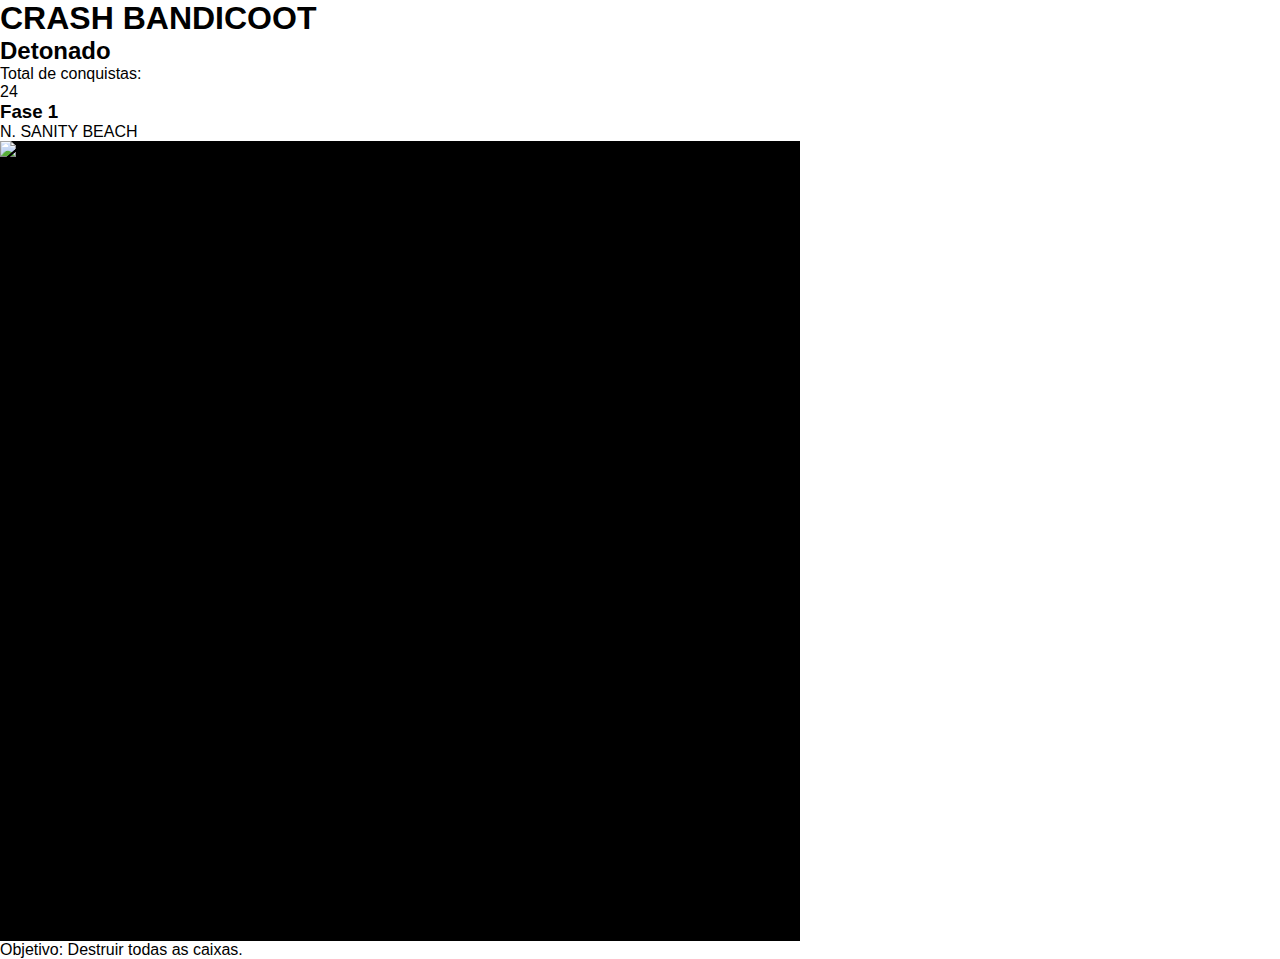
==== C1.html @ baf634a7 "Criei pagina detonado Crash 1" ====
<!DOCTYPE html>
<html lang="en">
<head>
    <meta charset="UTF-8">
    <meta name="viewport" content="width=device-width, initial-scale=1.0">
    <title>Platina Crash Bandicoot</title>
    <link rel="stylesheet" href="estilos/style.css">

</head>
<body>
    <header>
        <h1>CRASH BANDICOOT</h1>
        <h2>Detonado</h2>
    </header>

    <main>
        <p>Total de conquistas:</p>
        <p>24</p>

        <section class="primeira-fase">
            <h3>Fase 1</h3>
            <p>N. SANITY BEACH</p>
            <section class="imagem">
                <img src="" alt="Imagem da primeira fase">
            </section>
            <p>Objetivo: Destruir todas as caixas.</p>
            
        </section>
    </main>
</body>
</html>
---- estilos/style.css ----
@charset "UTF-08";

/* 
    VERSÃO MOBILE

    CORES
        #3D21C7
        #2800F0
        #46359E
        #413870
        #322E45
        #33313B
*/

*{
    font-family: Arial, Helvetica, sans-serif;
    margin: 0px;
    padding: 0px;
}

header menu iframe{
    width: 150px;
    height: 180px;
}

header menu ul li{
    list-style-type: none;
}


header menu ul li a{
    display: block;
    text-decoration: none;
}

#um{
    background: url(../imagens/crash-bandicoot-1-2.jpg) center center /cover;
}

#dois{
    background: url(../imagens/Sem\ Título-2.png) center center /cover;
}

#tres{
    background: url(../imagens/Crash_Bandicoot_3_capa.png) center center /cover;
}

.imagem{ 
    width: 150px;
    height: 180px;
}

section.imagem{
    width: 800px;
    height: 800px;
    background-color: black;
}
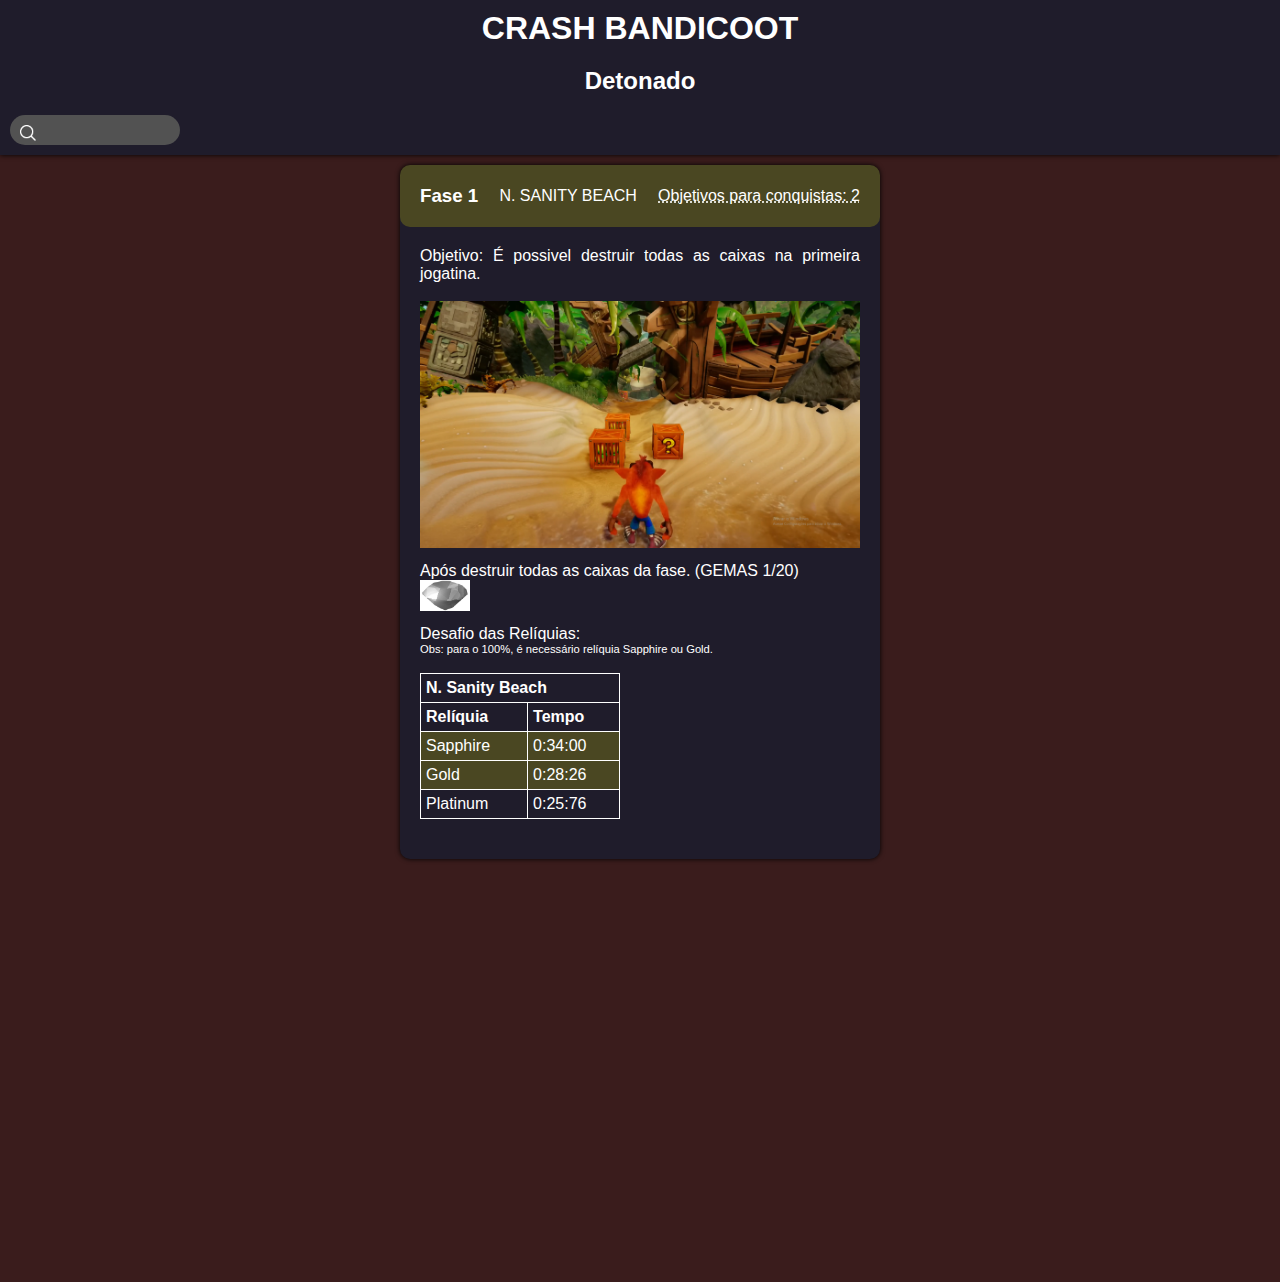
==== commit de19b690: "Adicionei Primeira fase do PRIMEIRO CRASH" ====
--- a/C1.html
+++ b/C1.html
@@ -4,26 +4,68 @@
     <meta charset="UTF-8">
     <meta name="viewport" content="width=device-width, initial-scale=1.0">
     <title>Platina Crash Bandicoot</title>
-    <link rel="stylesheet" href="estilos/style.css">
+    <link rel="stylesheet" href="estilos/c1_style.css">
+    <link rel="shortcut icon" href="imagens/icons8-bater-bandicoot-96.png" type="image/x-icon">
 
 </head>
 <body>
-    <header>
+    <div class="header">
         <h1>CRASH BANDICOOT</h1>
         <h2>Detonado</h2>
-    </header>
+        <div class="header_nav">
+            <nav class="header__pesquisar">
+                <label for="ipesquisar">
+                    <img src="imagens/search.png" alt="">
+                </label>
+                <input type="search" name="pesquisar" id="ipesquisar">
+            </nav>
+        </div>
+    </div>
 
     <main>
-        <p>Total de conquistas:</p>
-        <p>24</p>
+        <section class="main_conteudo">
+            <div class="header_conteudo">
+                <h3>Fase 1</h3>
+                <p>N. SANITY BEACH</p>
+                <p><abbr title="Gema Cinza (1) - Relíquia do Tempo">Objetivos para conquistas: 2</abbr></p>
+            </div>
 
-        <section class="primeira-fase">
-            <h3>Fase 1</h3>
-            <p>N. SANITY BEACH</p>
-            <section class="imagem">
-                <img src="" alt="Imagem da primeira fase">
+            <section class="conteudo_fase">
+                <p>Objetivo: É possivel destruir todas as caixas na primeira jogatina.</p><br>
+                <img src="imagens/N. SANITY BEACH.png" alt="" class="imagem">
+                <p>Após destruir todas as caixas da fase. (GEMAS 1/20)</p>
+                <img src="imagens/gem.jpg" alt="" class="gema">
+
+                <p>Desafio das Relíquias:</p>
+                <p style="font-size: 0.7em;">Obs: para o 100%, é necessário relíquia Sapphire ou Gold.</p><br>
+                
+                <table>
+                    <thead>
+                        <tr>
+                            <th colspan="2">N. Sanity Beach</th>
+                        </tr>
+                        <tr>
+                            <th>Relíquia</th>
+                            <th>Tempo</th>
+                        </tr>
+                    </thead>
+                    <tbody>
+                        <tr>
+                            <td class="reliquia">Sapphire</td>
+                            <td class="reliquia">0:34:00</td>
+                        </tr>
+                        <tr>
+                            <td class="reliquia">Gold</td>
+                            <td class="reliquia">0:28:26</td>
+                        </tr>
+                        <tr>
+                            <td>Platinum</td>
+                            <td>0:25:76</td>
+                        </tr>
+                    </tbody>
+                </table>
             </section>
-            <p>Objetivo: Destruir todas as caixas.</p>
+
             
         </section>
     </main>
--- a/estilos/c1_style.css
+++ b/estilos/c1_style.css
@@ -0,0 +1,110 @@
+@charset "UTF-08";
+
+::-webkit-scrollbar{
+    width: 0px;
+    height: 0px;
+}
+
+*{
+    font-family: Arial, Helvetica, sans-serif;
+    margin: 0px;
+    padding: 0px;
+}
+
+body{
+    width: 100vw;
+    height: 80.1rem;
+    background-color: rgb(58, 28, 28);
+}
+
+.header{
+    background-color: #1f1c2b;
+    width: 100vw;
+    min-height: 9.1rem;
+    box-shadow: 0px 0px 5px black;
+}
+
+.header h1, h2{
+    color: white;
+    text-align: center;
+    padding: 10px;
+}
+
+.header_nav{
+
+    padding: 10px;
+    margin-right: 20px;
+}
+
+.header_nav img{
+    height: 16px;
+    width: 16px;
+    padding-top: 10px;
+}
+
+.header_nav input{
+    color: white;
+    width: 130px;
+    font-size: 1em;
+    margin-left: 10px;
+    background: transparent;
+    border: none;
+    outline: none;
+    
+}
+
+.header__pesquisar{
+    display: flex;
+    align-items: center;
+    background-color: rgb(82, 82, 82);
+    border-radius: 300px;
+    padding: 0px 10px;
+    width: 150px;
+}
+
+.main_conteudo{
+    color: white;
+    background-color: #1f1c2b;
+    width: 480px;
+    margin: auto;
+    margin-top: 10px;
+    padding-bottom: 20px;
+    border-radius: 10px;
+    box-shadow: 0px 0px 5px black;
+}
+
+.header_conteudo{
+    display: flex;
+    justify-content: space-between;
+    align-items: center;
+    background-color: rgba(255, 255, 0, 0.192);
+    border-radius: 10px;
+    padding: 20px;
+}
+
+.conteudo_fase{
+    text-align: justify;
+    padding-top: 20px;
+    padding: 20px;
+}
+
+.conteudo_fase img{
+    width: 440px;
+    margin-bottom: 10px;
+}
+
+.conteudo_fase .gema{
+    width: 50px;
+}
+
+table{
+    width: 200px;
+    border-collapse: collapse;
+}
+table td,th{
+    border: 1px solid white;
+    padding: 5px;
+}
+table .reliquia{
+    background-color: rgba(255, 255, 0, 0.192);
+}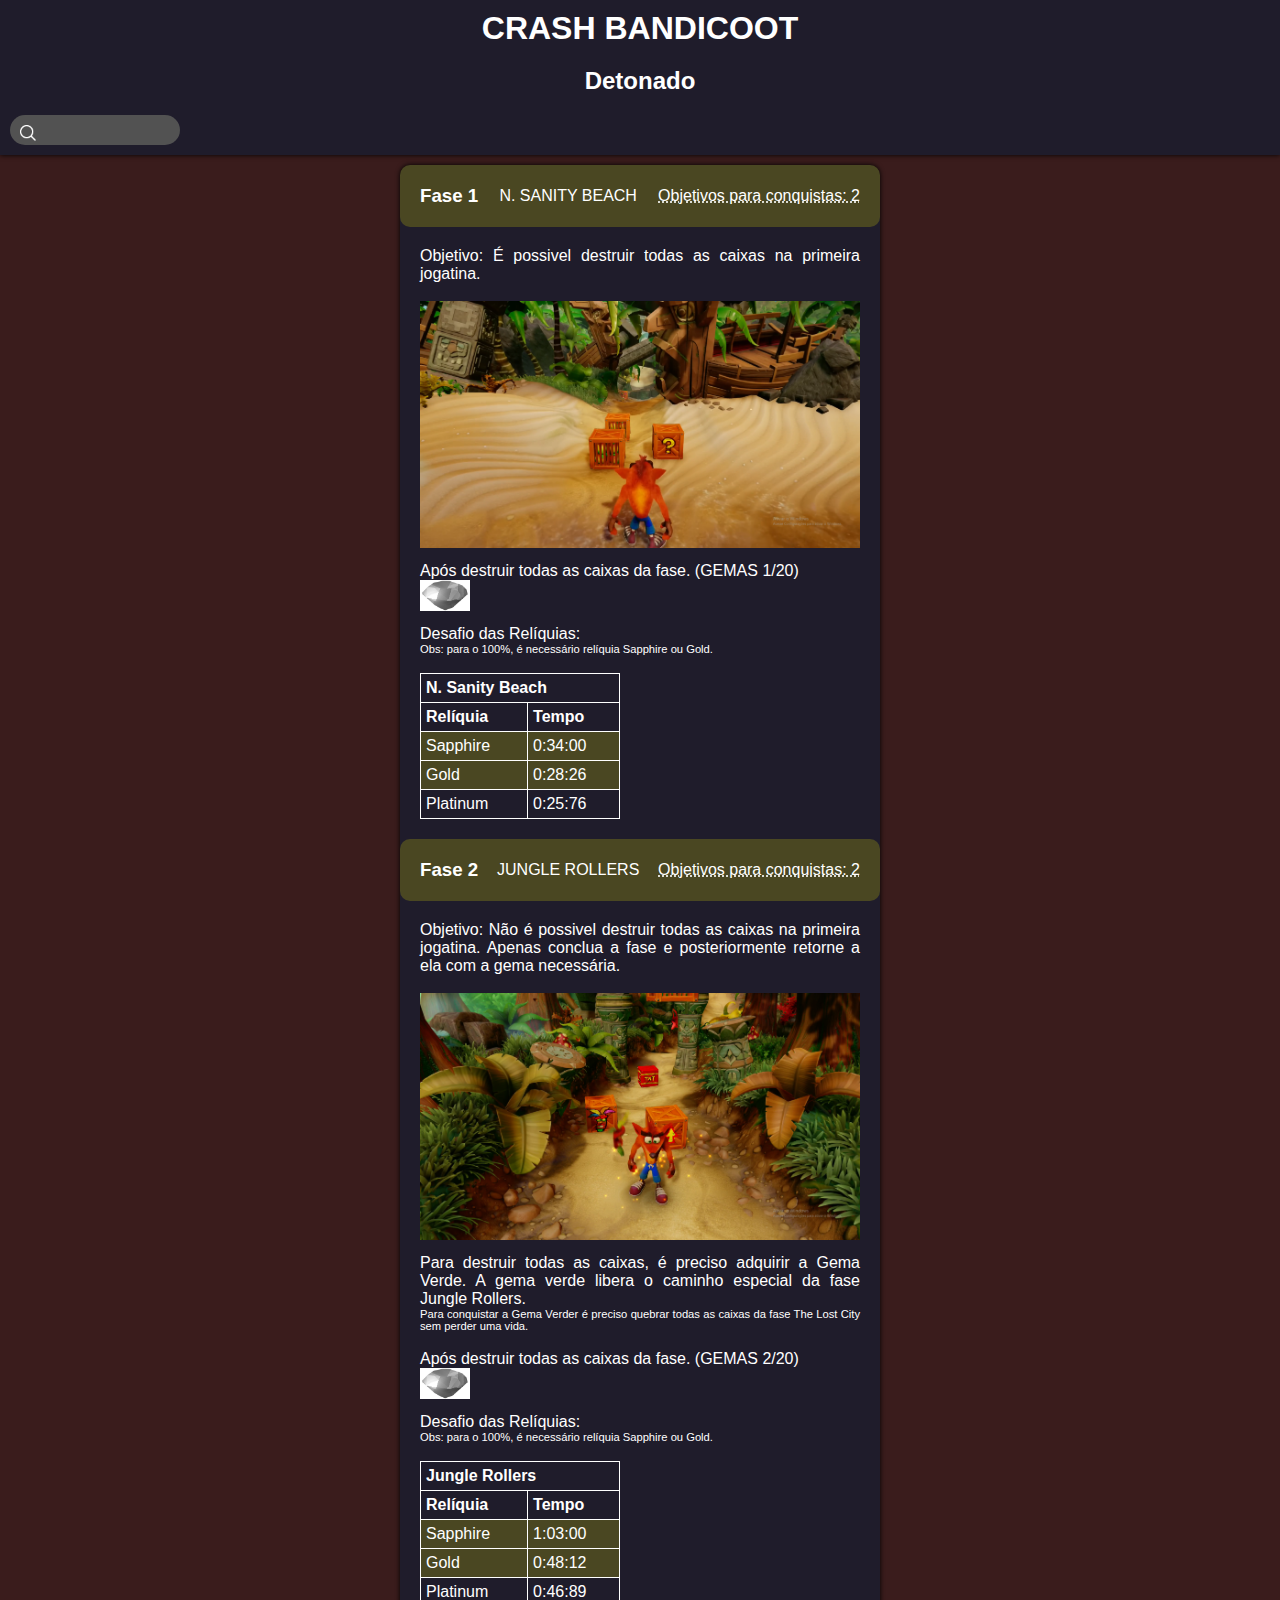
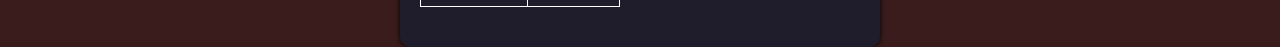
==== commit 627870f7: "Adicionei segunda fase Crash Bandicoot" ====
--- a/C1.html
+++ b/C1.html
@@ -32,7 +32,7 @@
 
             <section class="conteudo_fase">
                 <p>Objetivo: É possivel destruir todas as caixas na primeira jogatina.</p><br>
-                <img src="imagens/N. SANITY BEACH.png" alt="" class="imagem">
+                <img src="imagens/fases/N. SANITY BEACH.png" alt="" class="imagem">
                 <p>Após destruir todas as caixas da fase. (GEMAS 1/20)</p>
                 <img src="imagens/gem.jpg" alt="" class="gema">
 
@@ -66,6 +66,50 @@
                 </table>
             </section>
 
+            <div class="header_conteudo">
+                <h3>Fase 2</h3>
+                <p>JUNGLE ROLLERS</p>
+                <p><abbr title="Gema Cinza (1) - Relíquia do Tempo">Objetivos para conquistas: 2</abbr></p>
+            </div>
+
+            <section class="conteudo_fase">
+                <p>Objetivo: Não é possivel destruir todas as caixas na primeira jogatina. Apenas conclua a fase e posteriormente retorne a ela com a gema necessária.</p><br>
+                <img src="imagens/fases/jungle-rollers.png" alt="" class="imagem">
+                <p>Para destruir todas as caixas, é preciso adquirir a Gema Verde. A gema verde libera o caminho especial da fase Jungle Rollers.</p>
+                <p style="font-size: 0.7em;">Para conquistar a Gema Verder é preciso quebrar todas as caixas da fase The Lost City sem perder uma vida.</p><br>
+                <p>Após destruir todas as caixas da fase. (GEMAS 2/20)</p>
+                <img src="imagens/gem.jpg" alt="" class="gema">
+
+                <p>Desafio das Relíquias:</p>
+                <p style="font-size: 0.7em;">Obs: para o 100%, é necessário relíquia Sapphire ou Gold.</p><br>
+                
+                <table>
+                    <thead>
+                        <tr>
+                            <th colspan="2">Jungle Rollers</th>
+                        </tr>
+                        <tr>
+                            <th>Relíquia</th>
+                            <th>Tempo</th>
+                        </tr>
+                    </thead>
+                    <tbody>
+                        <tr>
+                            <td class="reliquia">Sapphire</td>
+                            <td class="reliquia">1:03:00</td>
+                        </tr>
+                        <tr>
+                            <td class="reliquia">Gold</td>
+                            <td class="reliquia">0:48:12</td>
+                        </tr>
+                        <tr>
+                            <td>Platinum</td>
+                            <td>0:46:89</td>
+                        </tr>
+                    </tbody>
+                </table>
+            </section>
+
             
         </section>
     </main>
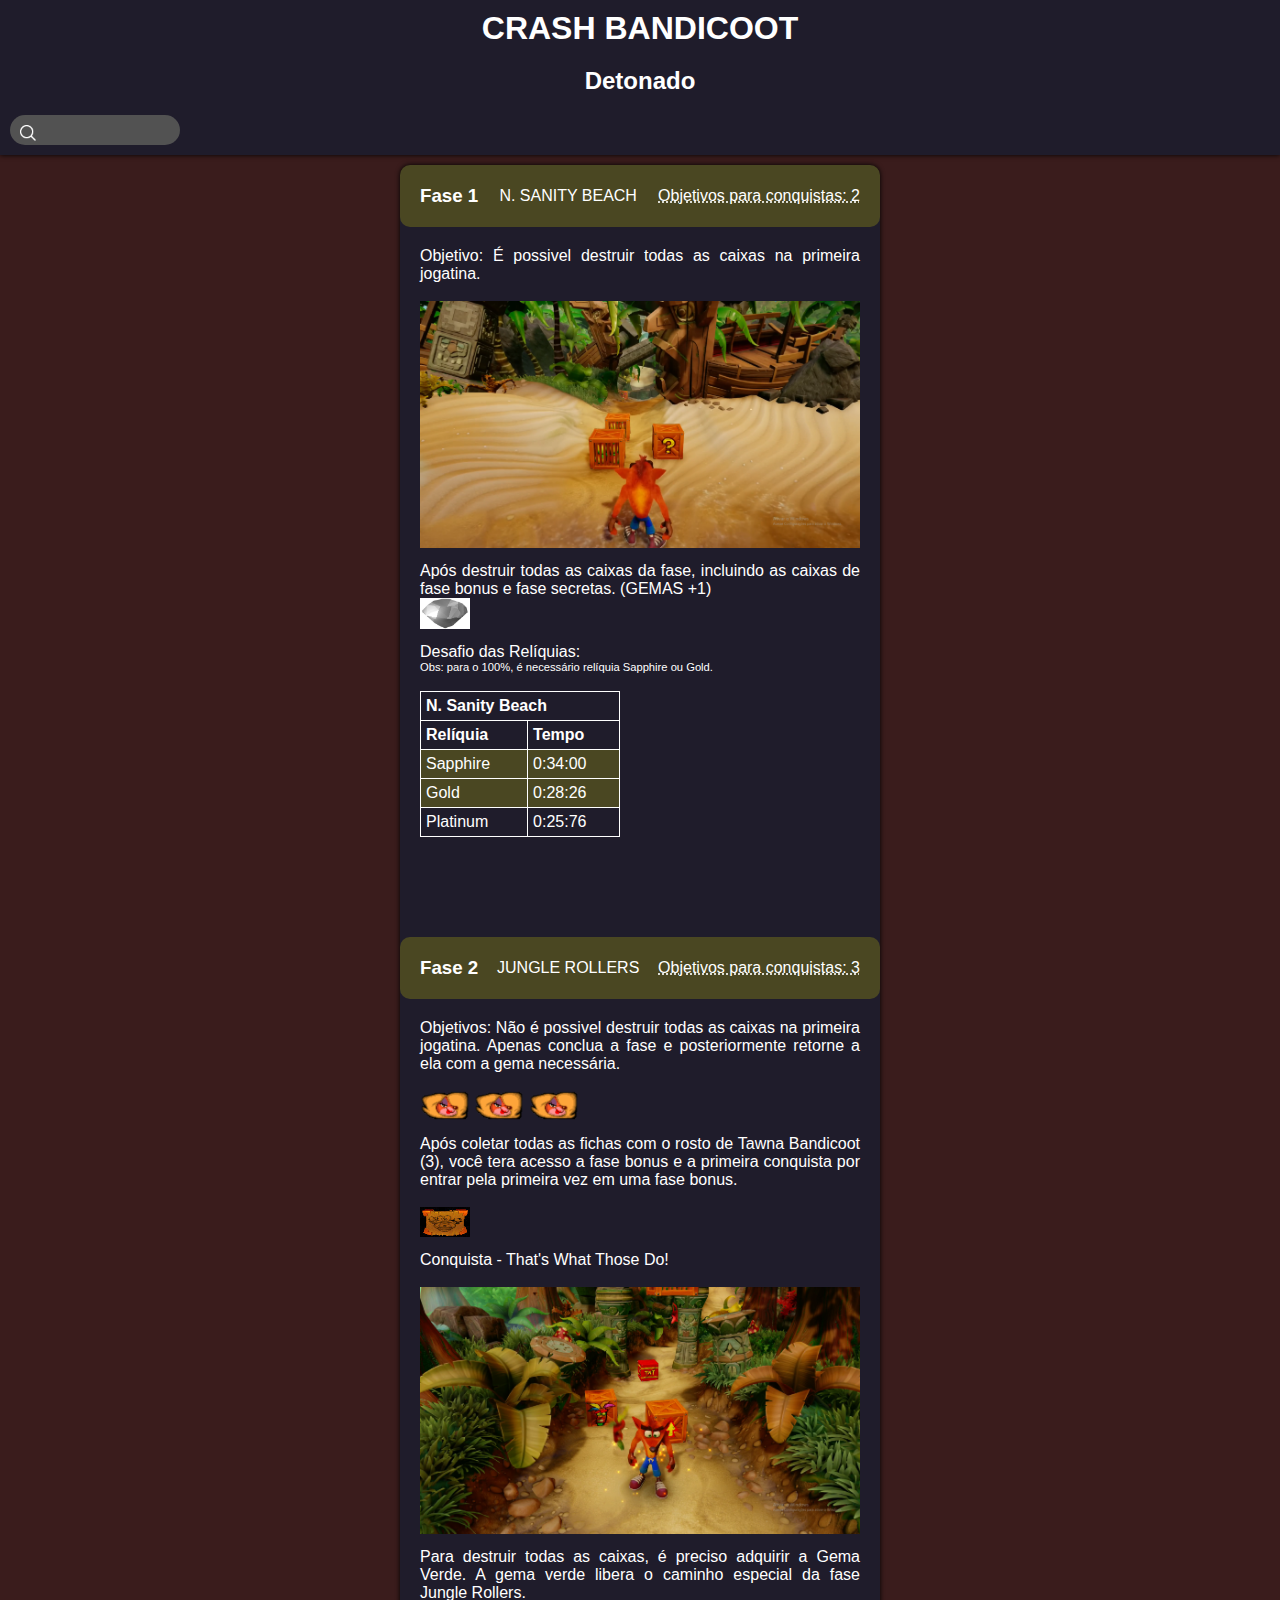
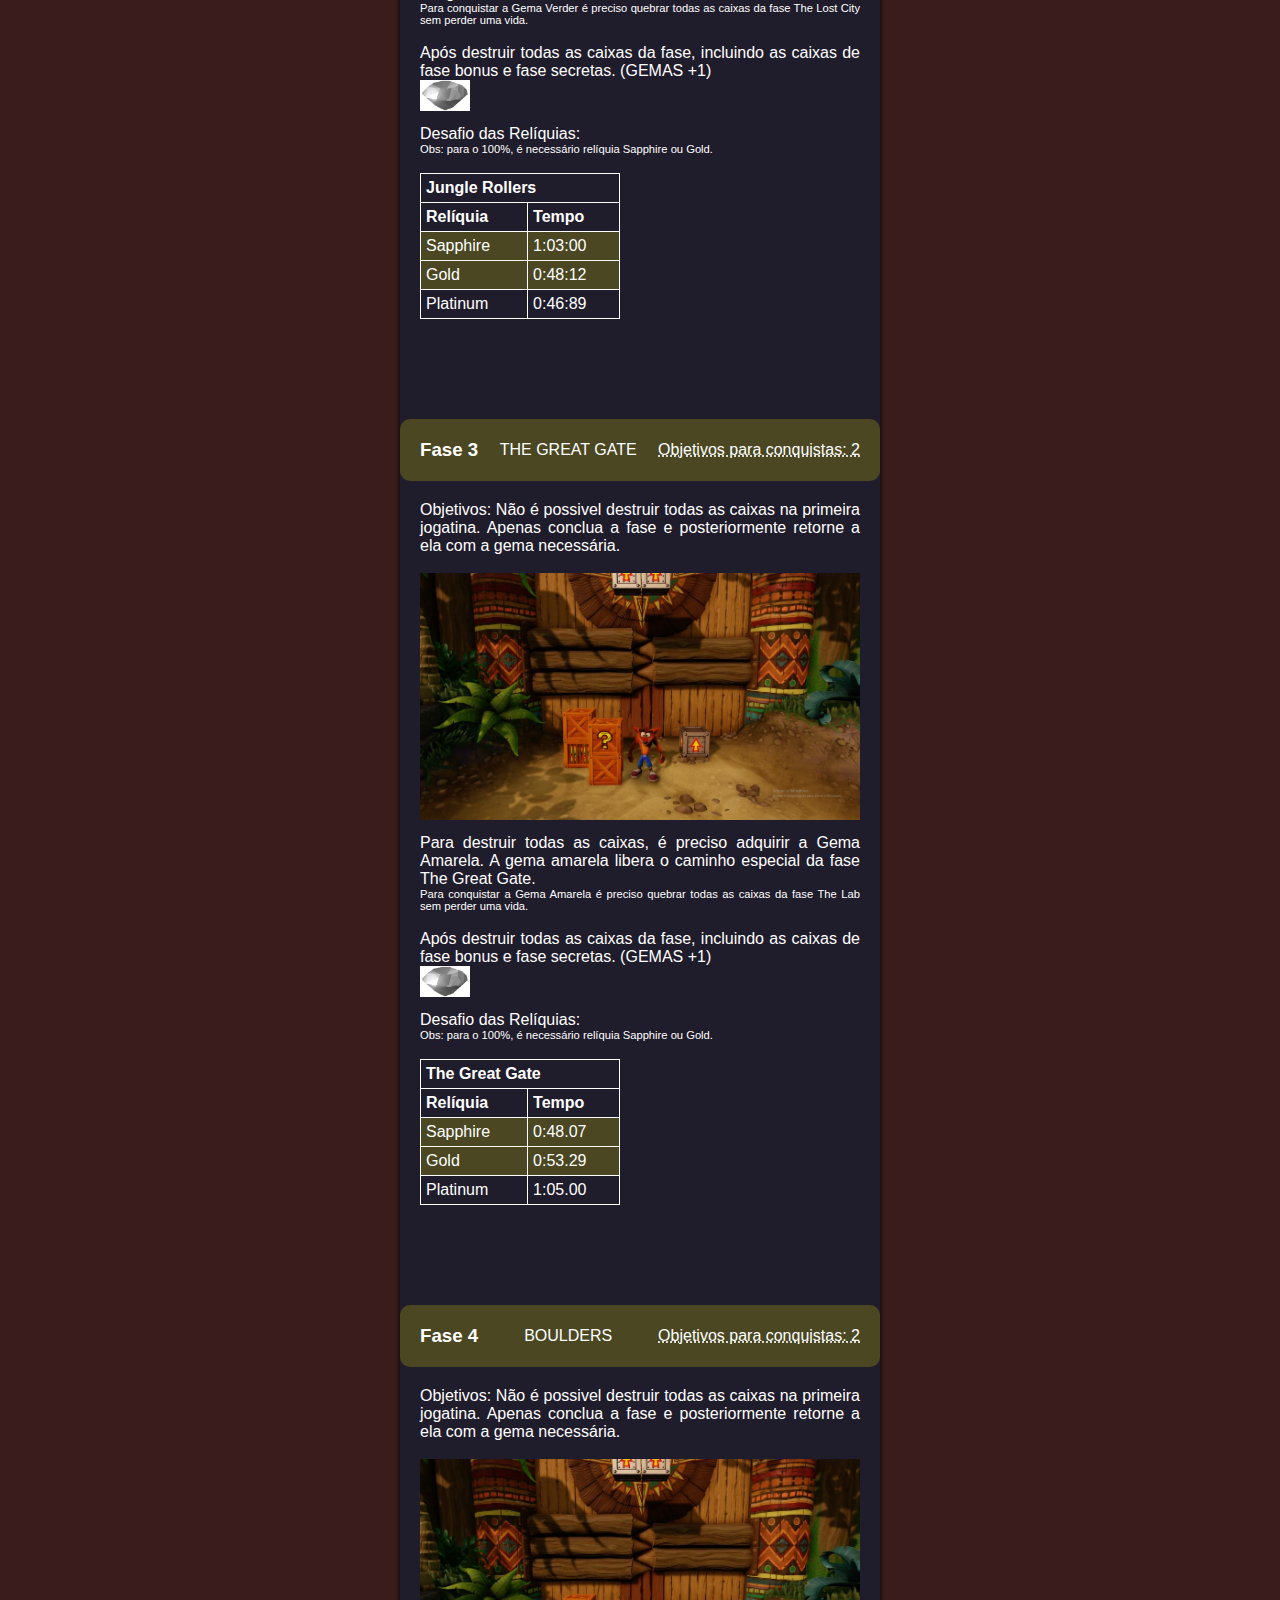
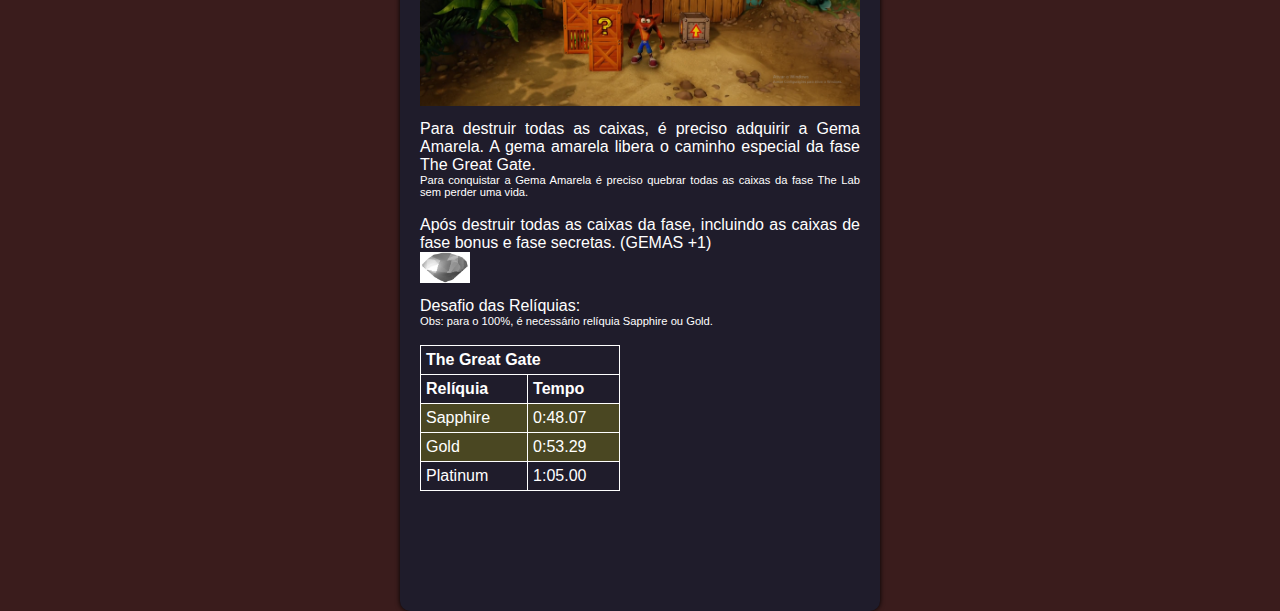
==== commit 38b94a36: "Adicionei fases 3,4." ====
--- a/C1.html
+++ b/C1.html
@@ -24,90 +24,200 @@
 
     <main>
         <section class="main_conteudo">
-            <div class="header_conteudo">
-                <h3>Fase 1</h3>
-                <p>N. SANITY BEACH</p>
-                <p><abbr title="Gema Cinza (1) - Relíquia do Tempo">Objetivos para conquistas: 2</abbr></p>
-            </div>
-
-            <section class="conteudo_fase">
-                <p>Objetivo: É possivel destruir todas as caixas na primeira jogatina.</p><br>
-                <img src="imagens/fases/N. SANITY BEACH.png" alt="" class="imagem">
-                <p>Após destruir todas as caixas da fase. (GEMAS 1/20)</p>
-                <img src="imagens/gem.jpg" alt="" class="gema">
-
-                <p>Desafio das Relíquias:</p>
-                <p style="font-size: 0.7em;">Obs: para o 100%, é necessário relíquia Sapphire ou Gold.</p><br>
-                
-                <table>
-                    <thead>
-                        <tr>
-                            <th colspan="2">N. Sanity Beach</th>
-                        </tr>
-                        <tr>
-                            <th>Relíquia</th>
-                            <th>Tempo</th>
-                        </tr>
-                    </thead>
-                    <tbody>
-                        <tr>
-                            <td class="reliquia">Sapphire</td>
-                            <td class="reliquia">0:34:00</td>
-                        </tr>
-                        <tr>
-                            <td class="reliquia">Gold</td>
-                            <td class="reliquia">0:28:26</td>
-                        </tr>
-                        <tr>
-                            <td>Platinum</td>
-                            <td>0:25:76</td>
-                        </tr>
-                    </tbody>
-                </table>
+            <section class="fase">
+                <div class="header_conteudo">
+                    <h3>Fase 1</h3>
+                    <p>N. SANITY BEACH</p>
+                    <p><abbr title="Gema Cinza (1) - Relíquia do Tempo">Objetivos para conquistas: 2</abbr></p>
+                </div>
+
+                <section class="conteudo_fase">
+                    <p>Objetivo: É possivel destruir todas as caixas na primeira jogatina.</p><br>
+                    <img src="imagens/fases/N. SANITY BEACH.png" alt="" class="imagem">
+                    <p>Após destruir todas as caixas da fase, incluindo as caixas de fase bonus e fase secretas. (GEMAS +1)</p>
+                    <img src="imagens/gem.jpg" alt="" class="gema">
+
+                    <p>Desafio das Relíquias:</p>
+                    <p style="font-size: 0.7em;">Obs: para o 100%, é necessário relíquia Sapphire ou Gold.</p><br>
+                    
+                    <table>
+                        <thead>
+                            <tr>
+                                <th colspan="2">N. Sanity Beach</th>
+                            </tr>
+                            <tr>
+                                <th>Relíquia</th>
+                                <th>Tempo</th>
+                            </tr>
+                        </thead>
+                        <tbody>
+                            <tr>
+                                <td class="reliquia">Sapphire</td>
+                                <td class="reliquia">0:34:00</td>
+                            </tr>
+                            <tr>
+                                <td class="reliquia">Gold</td>
+                                <td class="reliquia">0:28:26</td>
+                            </tr>
+                            <tr>
+                                <td>Platinum</td>
+                                <td>0:25:76</td>
+                            </tr>
+                        </tbody>
+                    </table>
+                </section>
+
+            </section> 
+
+            <section class="fase">
+                <div class="header_conteudo">
+                    <h3>Fase 2</h3>
+                    <p>JUNGLE ROLLERS</p>
+                    <p><abbr title="Gema Cinza (1) - Relíquia do Tempo - That's What Those Do!">Objetivos para conquistas: 3</abbr></p>
+                </div>
+
+                <section class="conteudo_fase">
+                    <p>Objetivos: Não é possivel destruir todas as caixas na primeira jogatina. Apenas conclua a fase e posteriormente retorne a ela com a gema necessária.</p><br>
+
+                    <img src="imagens/tawna-bandicoot1.png" alt="" class="iconimg">
+                    <img src="imagens/tawna-bandicoot1.png" alt="" class="iconimg">
+                    <img src="imagens/tawna-bandicoot1.png" alt="" class="iconimg">
+                    <p>Após coletar todas as fichas com o rosto de Tawna Bandicoot (3), você tera acesso a fase bonus e a primeira conquista por entrar pela primeira vez em uma fase bonus.</p><br>
+                    <img src="imagens/conquistas/That's-What-Those-Do!.jpg" alt="" class="iconimg">
+                    <p>Conquista - That's What Those Do!</p><br>
+
+                    <img src="imagens/fases/jungle-rollers.png" alt="" class="imagem">
+
+                    <p>Para destruir todas as caixas, é preciso adquirir a Gema Verde. A gema verde libera o caminho especial da fase Jungle Rollers.</p>
+                    <p style="font-size: 0.7em;">Para conquistar a Gema Verder é preciso quebrar todas as caixas da fase The Lost City sem perder uma vida.</p><br>
+                    <p>Após destruir todas as caixas da fase, incluindo as caixas de fase bonus e fase secretas. (GEMAS +1)</p>
+                    <img src="imagens/gem.jpg" alt="" class="gema">
+
+                    <p>Desafio das Relíquias:</p>
+                    <p style="font-size: 0.7em;">Obs: para o 100%, é necessário relíquia Sapphire ou Gold.</p><br>
+                    
+                    <table>
+                        <thead>
+                            <tr>
+                                <th colspan="2">Jungle Rollers</th>
+                            </tr>
+                            <tr>
+                                <th>Relíquia</th>
+                                <th>Tempo</th>
+                            </tr>
+                        </thead>
+                        <tbody>
+                            <tr>
+                                <td class="reliquia">Sapphire</td>
+                                <td class="reliquia">1:03:00</td>
+                            </tr>
+                            <tr>
+                                <td class="reliquia">Gold</td>
+                                <td class="reliquia">0:48:12</td>
+                            </tr>
+                            <tr>
+                                <td>Platinum</td>
+                                <td>0:46:89</td>
+                            </tr>
+                        </tbody>
+                    </table>
+                </section>
             </section>
 
-            <div class="header_conteudo">
-                <h3>Fase 2</h3>
-                <p>JUNGLE ROLLERS</p>
-                <p><abbr title="Gema Cinza (1) - Relíquia do Tempo">Objetivos para conquistas: 2</abbr></p>
-            </div>
-
-            <section class="conteudo_fase">
-                <p>Objetivo: Não é possivel destruir todas as caixas na primeira jogatina. Apenas conclua a fase e posteriormente retorne a ela com a gema necessária.</p><br>
-                <img src="imagens/fases/jungle-rollers.png" alt="" class="imagem">
-                <p>Para destruir todas as caixas, é preciso adquirir a Gema Verde. A gema verde libera o caminho especial da fase Jungle Rollers.</p>
-                <p style="font-size: 0.7em;">Para conquistar a Gema Verder é preciso quebrar todas as caixas da fase The Lost City sem perder uma vida.</p><br>
-                <p>Após destruir todas as caixas da fase. (GEMAS 2/20)</p>
-                <img src="imagens/gem.jpg" alt="" class="gema">
-
-                <p>Desafio das Relíquias:</p>
-                <p style="font-size: 0.7em;">Obs: para o 100%, é necessário relíquia Sapphire ou Gold.</p><br>
-                
-                <table>
-                    <thead>
-                        <tr>
-                            <th colspan="2">Jungle Rollers</th>
-                        </tr>
-                        <tr>
-                            <th>Relíquia</th>
-                            <th>Tempo</th>
-                        </tr>
-                    </thead>
-                    <tbody>
-                        <tr>
-                            <td class="reliquia">Sapphire</td>
-                            <td class="reliquia">1:03:00</td>
-                        </tr>
-                        <tr>
-                            <td class="reliquia">Gold</td>
-                            <td class="reliquia">0:48:12</td>
-                        </tr>
-                        <tr>
-                            <td>Platinum</td>
-                            <td>0:46:89</td>
-                        </tr>
-                    </tbody>
-                </table>
+            <section class="fase">
+                <div class="header_conteudo">
+                    <h3>Fase 3</h3>
+                    <p>THE GREAT GATE</p>
+                    <p><abbr title="Gema Cinza (1) - Relíquia do Tempo">Objetivos para conquistas: 2</abbr></p>
+                </div>
+
+                <section class="conteudo_fase">
+                    <p>Objetivos: Não é possivel destruir todas as caixas na primeira jogatina. Apenas conclua a fase e posteriormente retorne a ela com a gema necessária.</p><br>
+
+                    <img src="imagens/fases/The-Great-Gate.png" alt="" class="imagem">
+
+                    <p>Para destruir todas as caixas, é preciso adquirir a Gema Amarela. A gema amarela libera o caminho especial da fase The Great Gate.</p>
+                    <p style="font-size: 0.7em;">Para conquistar a Gema Amarela é preciso quebrar todas as caixas da fase The Lab sem perder uma vida.</p><br>
+                    <p>Após destruir todas as caixas da fase, incluindo as caixas de fase bonus e fase secretas. (GEMAS +1)</p>
+                    <img src="imagens/gem.jpg" alt="" class="gema">
+
+                    <p>Desafio das Relíquias:</p>
+                    <p style="font-size: 0.7em;">Obs: para o 100%, é necessário relíquia Sapphire ou Gold.</p><br>
+                    
+                    <table>
+                        <thead>
+                            <tr>
+                                <th colspan="2">The Great Gate</th>
+                            </tr>
+                            <tr>
+                                <th>Relíquia</th>
+                                <th>Tempo</th>
+                            </tr>
+                        </thead>
+                        <tbody>
+                            <tr>
+                                <td class="reliquia">Sapphire</td>
+                                <td class="reliquia">0:48.07</td>
+                            </tr>
+                            <tr>
+                                <td class="reliquia">Gold</td>
+                                <td class="reliquia">0:53.29</td>
+                            </tr>
+                            <tr>
+                                <td>Platinum</td>
+                                <td>1:05.00</td>
+                            </tr>
+                        </tbody>
+                    </table>
+                </section>
+            </section>
+
+            <section class="fase">
+                <div class="header_conteudo">
+                    <h3>Fase 4</h3>
+                    <p>BOULDERS</p>
+                    <p><abbr title="Gema Cinza (1) - Relíquia do Tempo">Objetivos para conquistas: 2</abbr></p>
+                </div>
+
+                <section class="conteudo_fase">
+                    <p>Objetivos: Não é possivel destruir todas as caixas na primeira jogatina. Apenas conclua a fase e posteriormente retorne a ela com a gema necessária.</p><br>
+
+                    <img src="imagens/fases/The-Great-Gate.png" alt="" class="imagem">
+
+                    <p>Para destruir todas as caixas, é preciso adquirir a Gema Amarela. A gema amarela libera o caminho especial da fase The Great Gate.</p>
+                    <p style="font-size: 0.7em;">Para conquistar a Gema Amarela é preciso quebrar todas as caixas da fase The Lab sem perder uma vida.</p><br>
+                    <p>Após destruir todas as caixas da fase, incluindo as caixas de fase bonus e fase secretas. (GEMAS +1)</p>
+                    <img src="imagens/gem.jpg" alt="" class="gema">
+
+                    <p>Desafio das Relíquias:</p>
+                    <p style="font-size: 0.7em;">Obs: para o 100%, é necessário relíquia Sapphire ou Gold.</p><br>
+                    
+                    <table>
+                        <thead>
+                            <tr>
+                                <th colspan="2">The Great Gate</th>
+                            </tr>
+                            <tr>
+                                <th>Relíquia</th>
+                                <th>Tempo</th>
+                            </tr>
+                        </thead>
+                        <tbody>
+                            <tr>
+                                <td class="reliquia">Sapphire</td>
+                                <td class="reliquia">0:48.07</td>
+                            </tr>
+                            <tr>
+                                <td class="reliquia">Gold</td>
+                                <td class="reliquia">0:53.29</td>
+                            </tr>
+                            <tr>
+                                <td>Platinum</td>
+                                <td>1:05.00</td>
+                            </tr>
+                        </tbody>
+                    </table>
+                </section>
             </section>
 
             
--- a/estilos/c1_style.css
+++ b/estilos/c1_style.css
@@ -97,6 +97,15 @@
     width: 50px;
 }
 
+.fase{
+    margin-bottom: 80px;
+}
+
+.iconimg{
+    max-width: 50px;
+    height: 30px;
+}
+
 table{
     width: 200px;
     border-collapse: collapse;
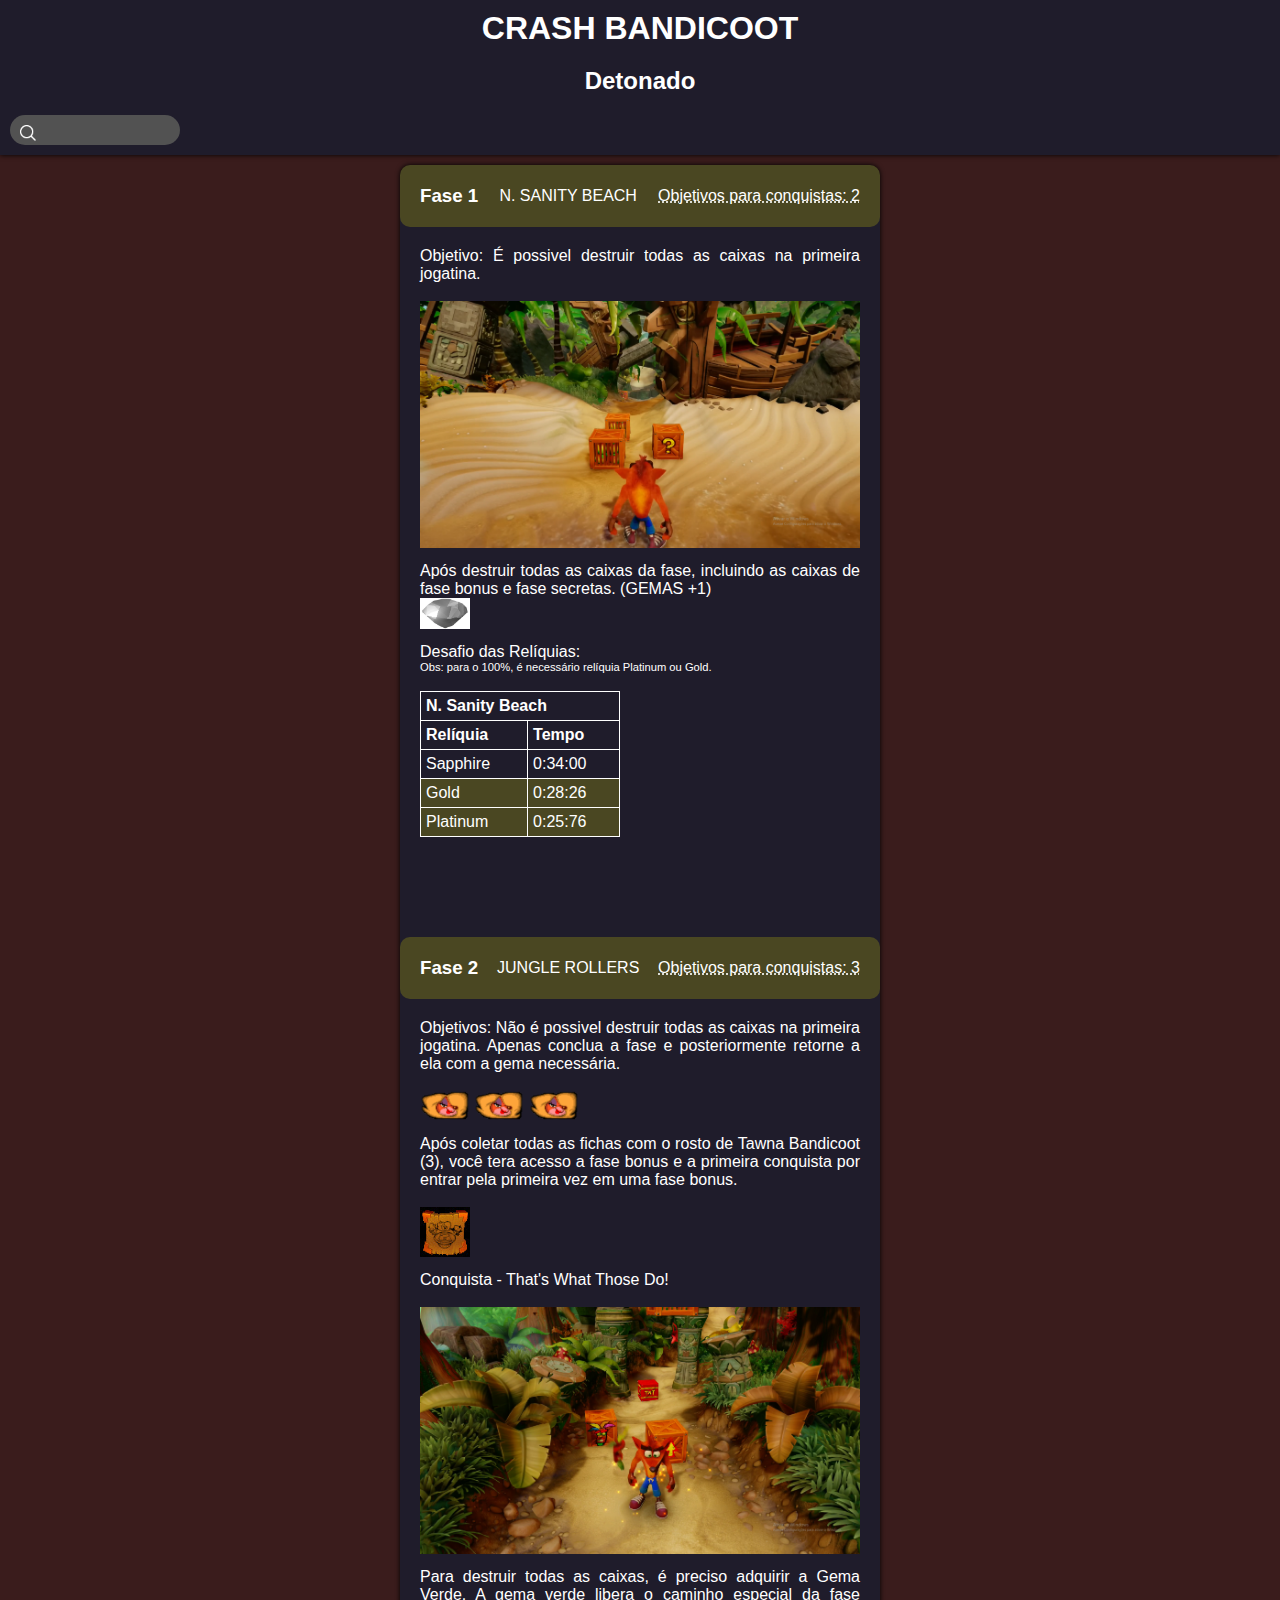
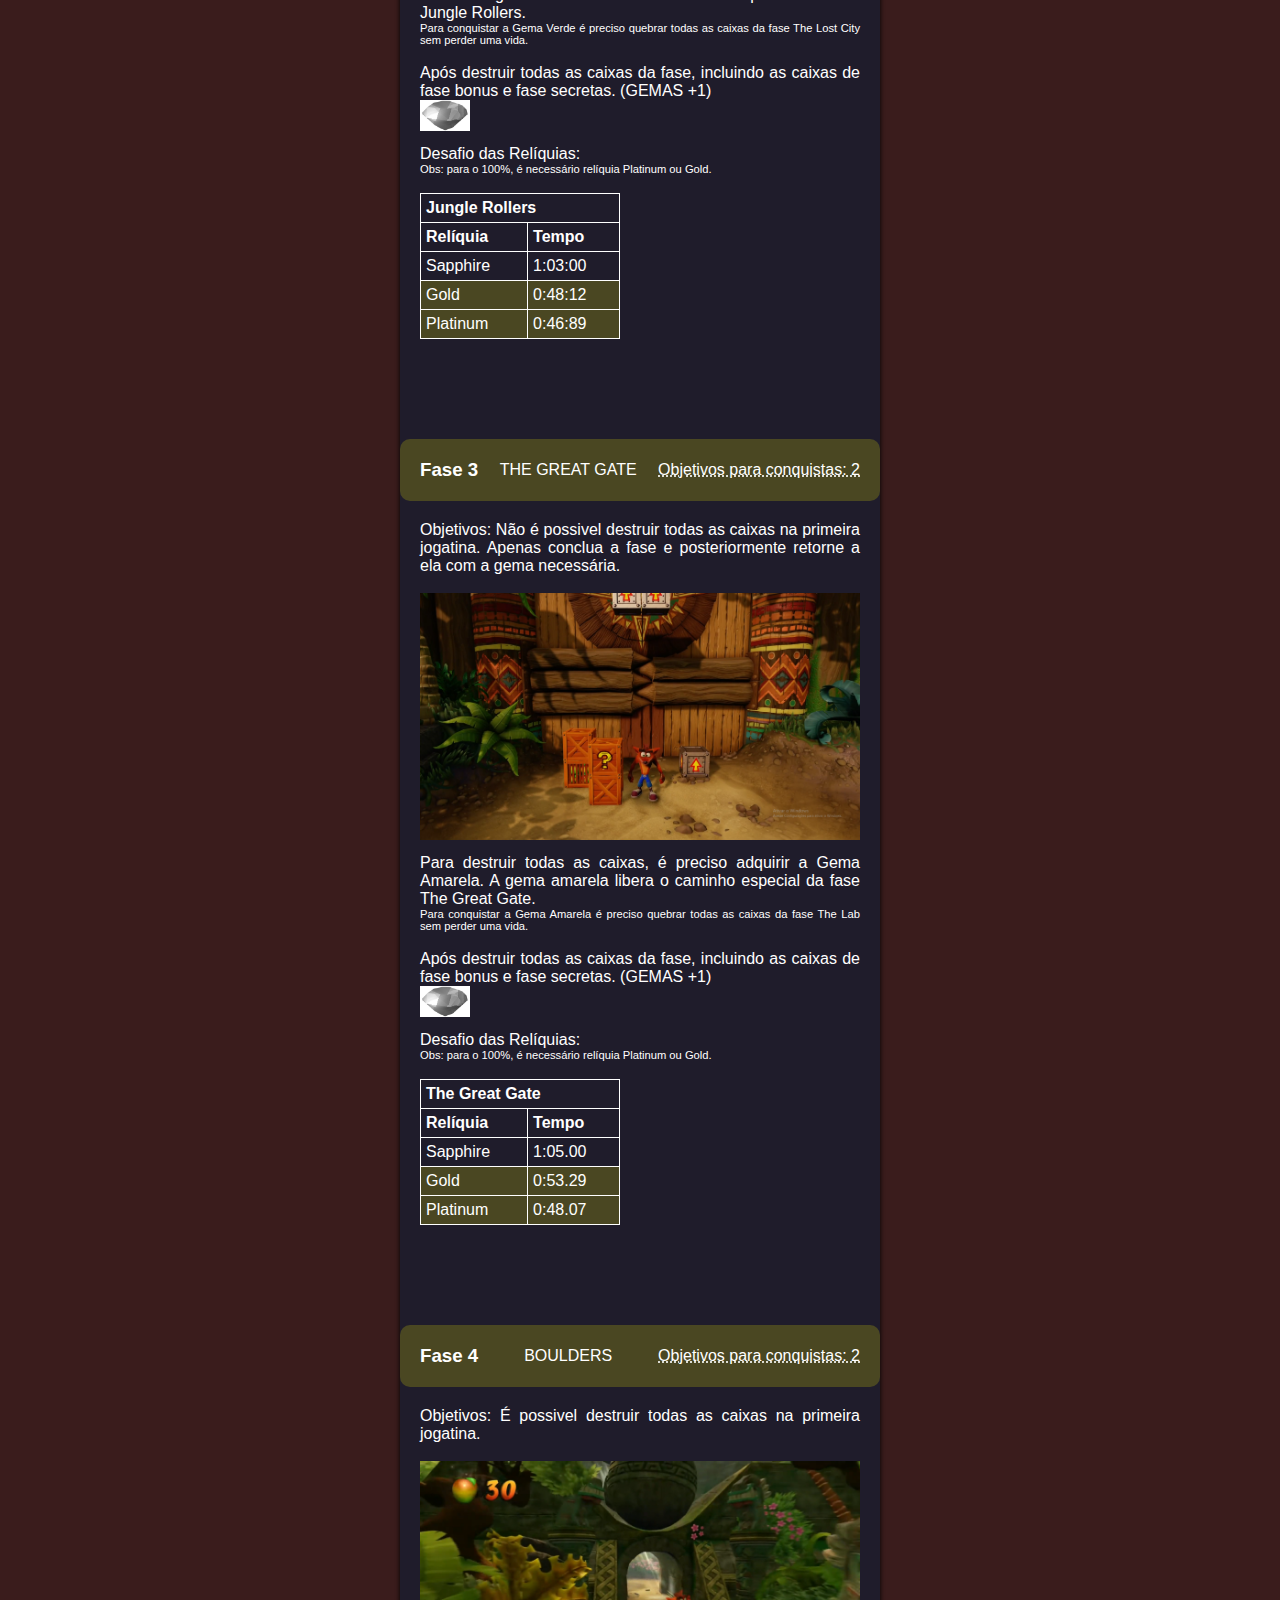
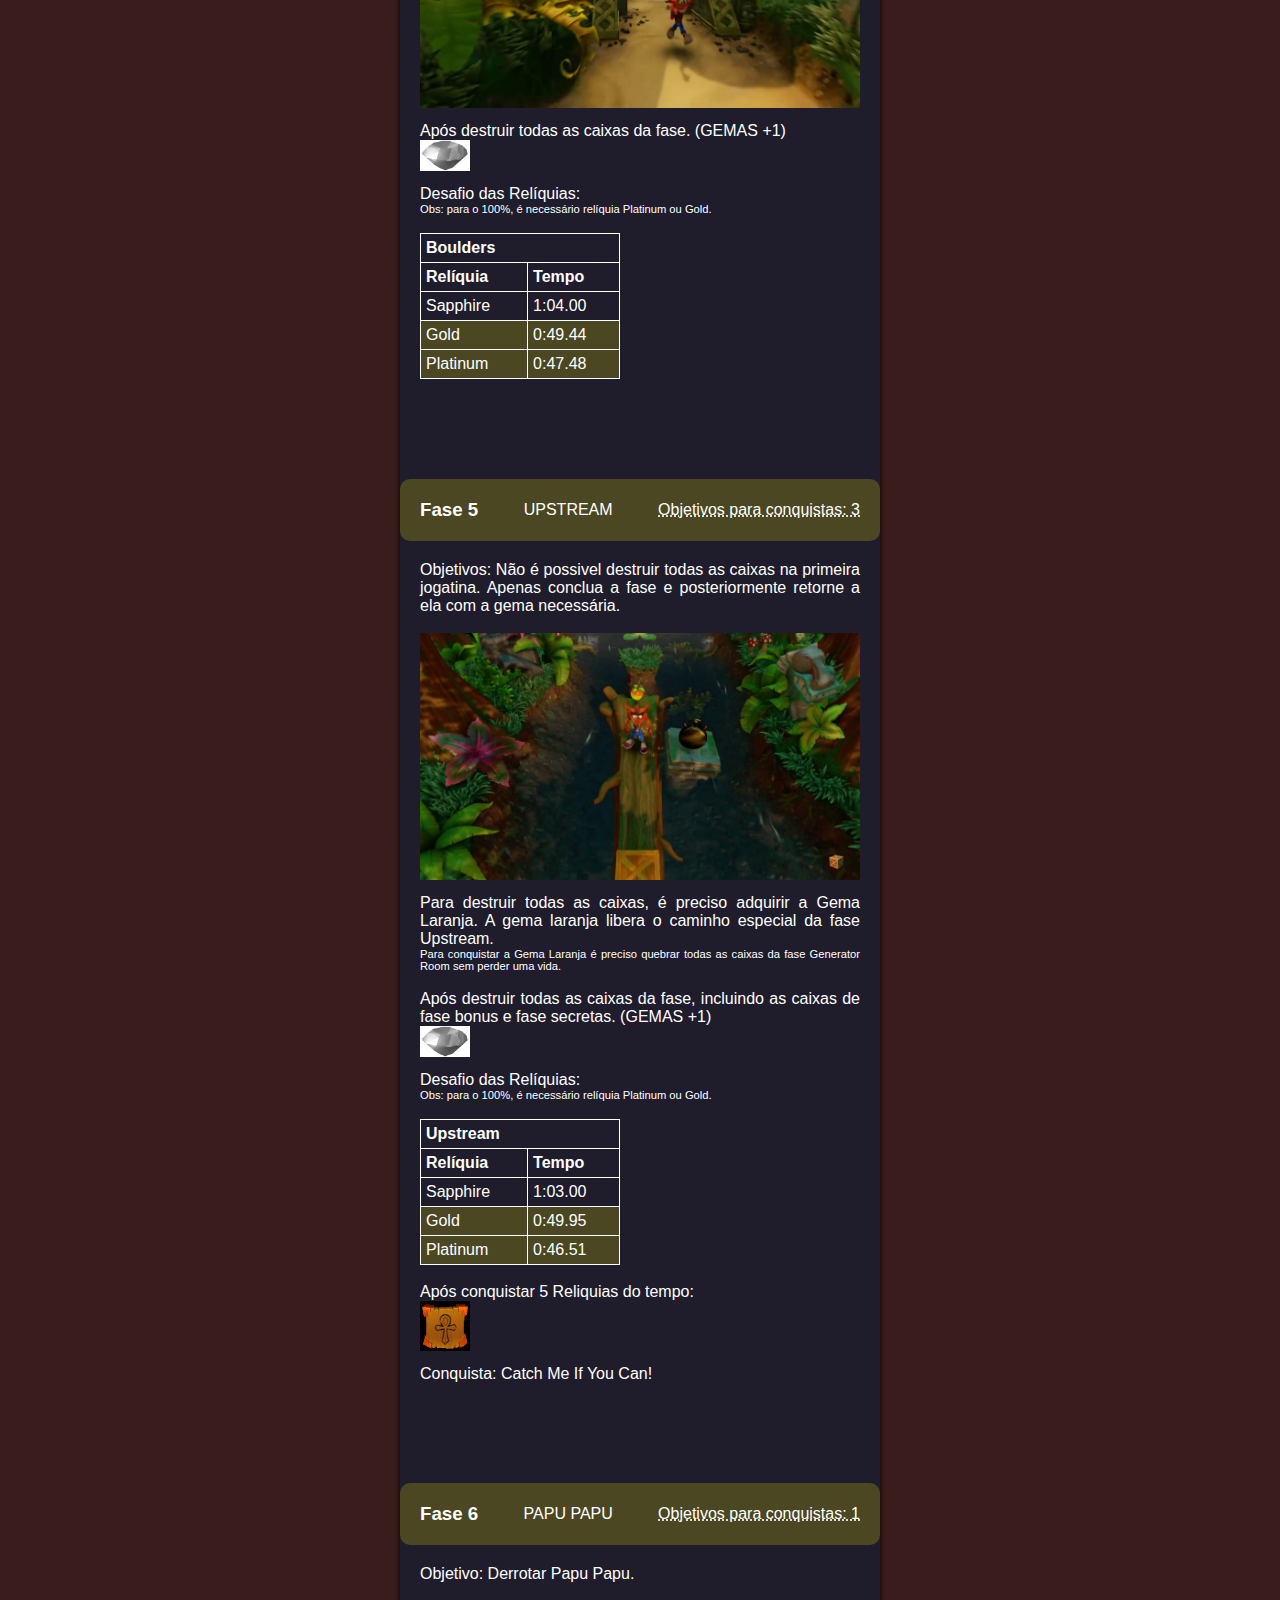
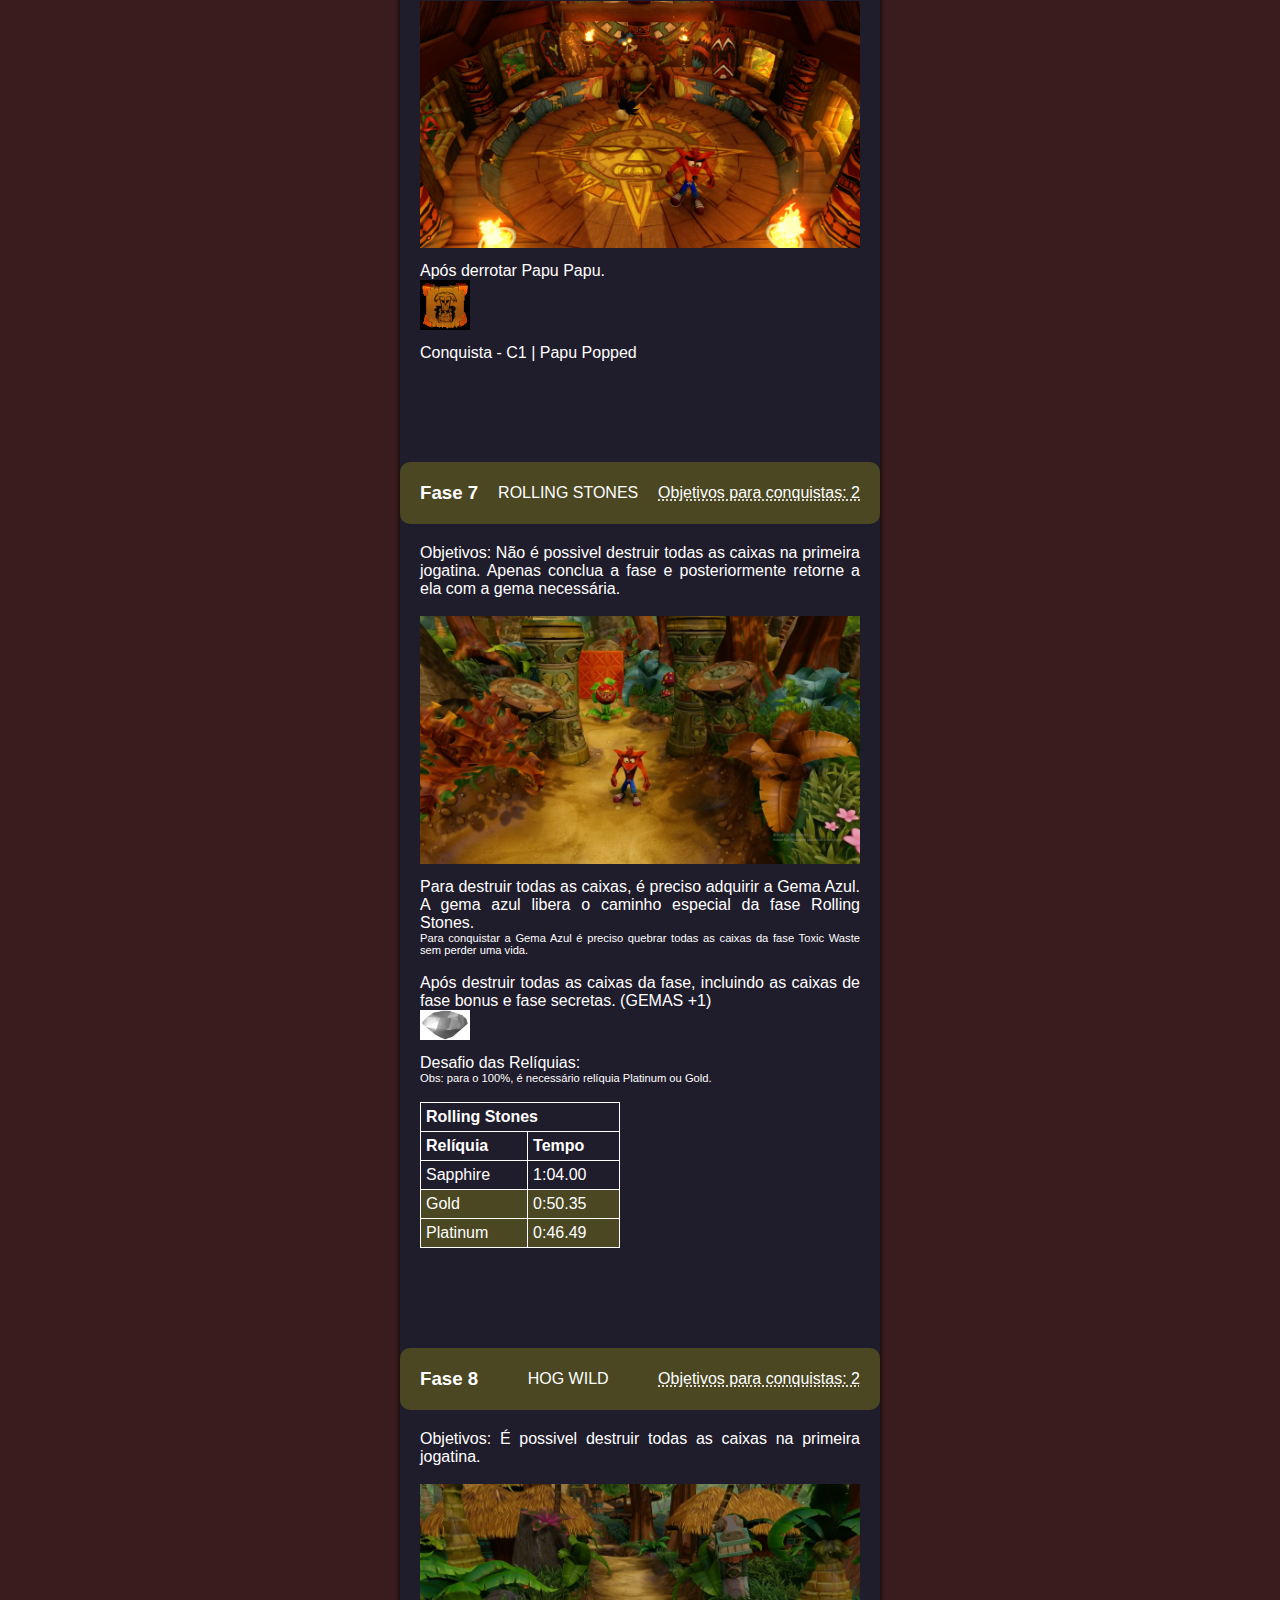
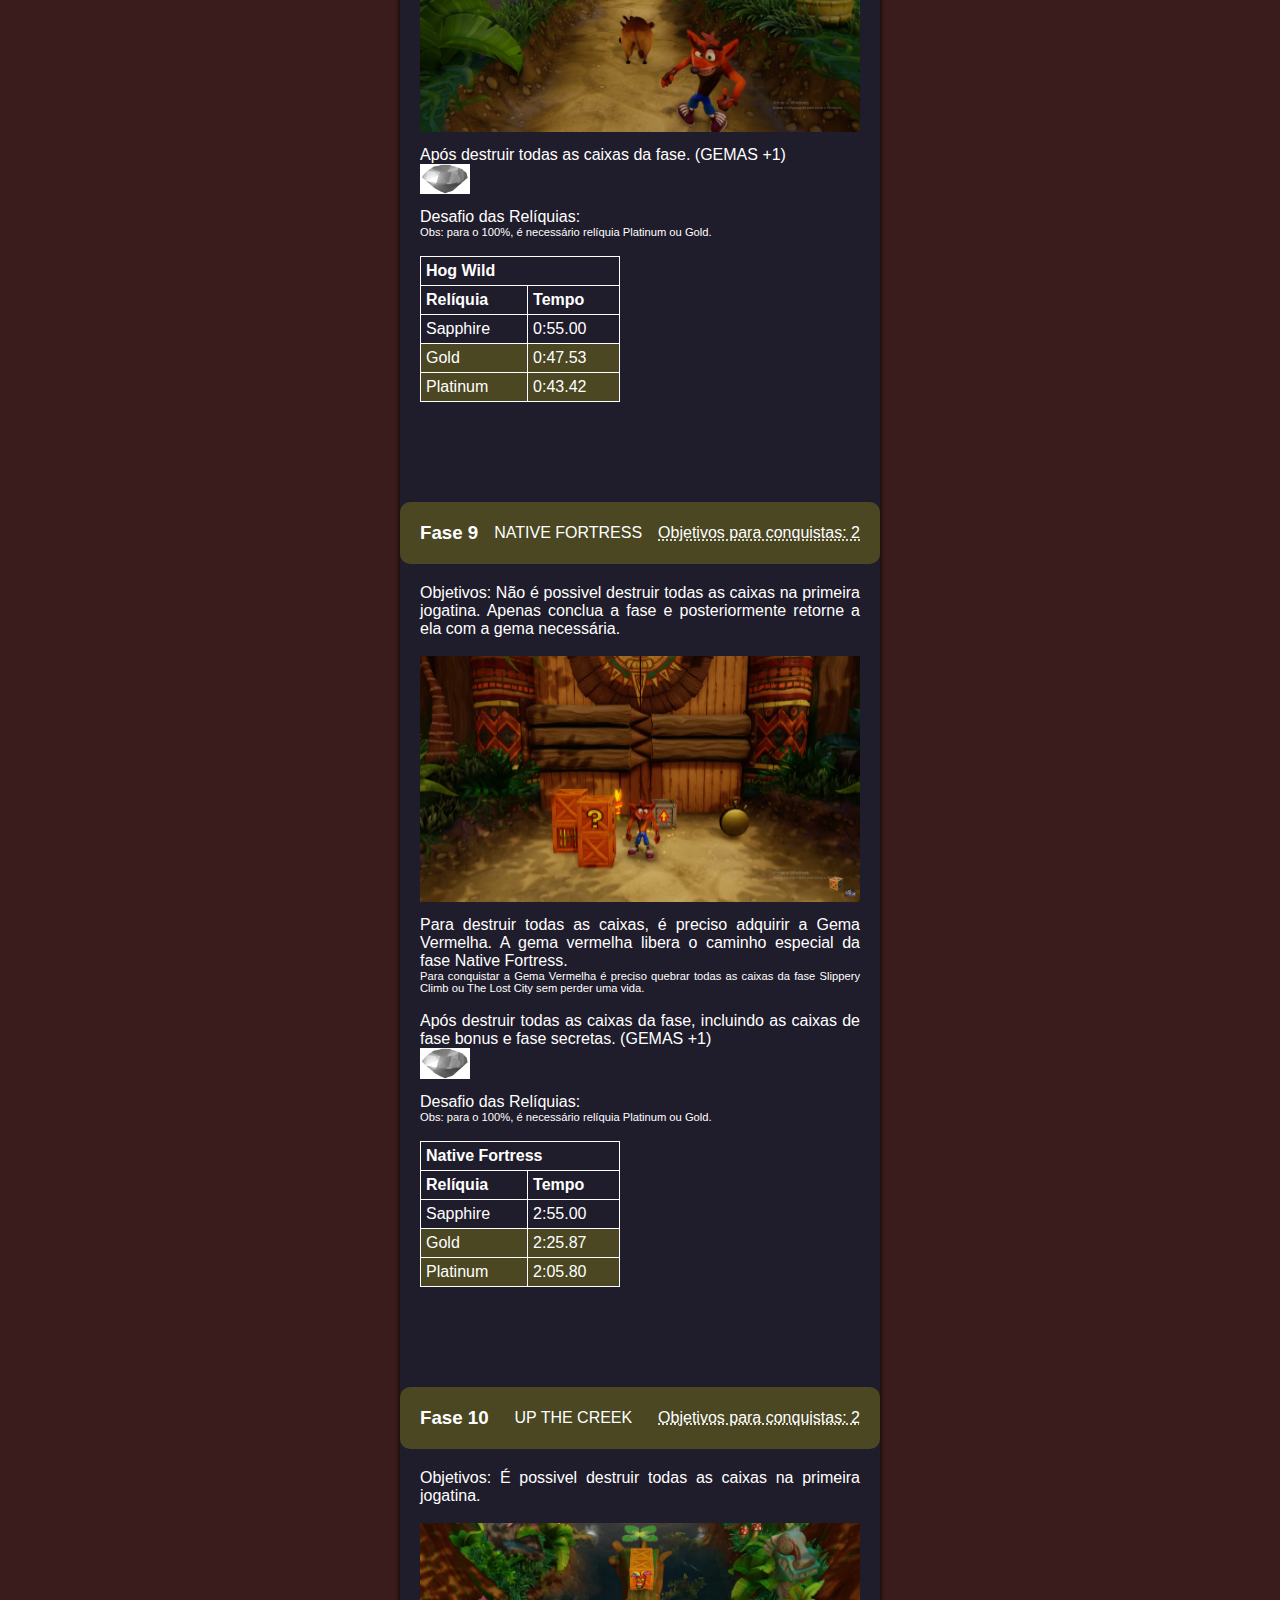
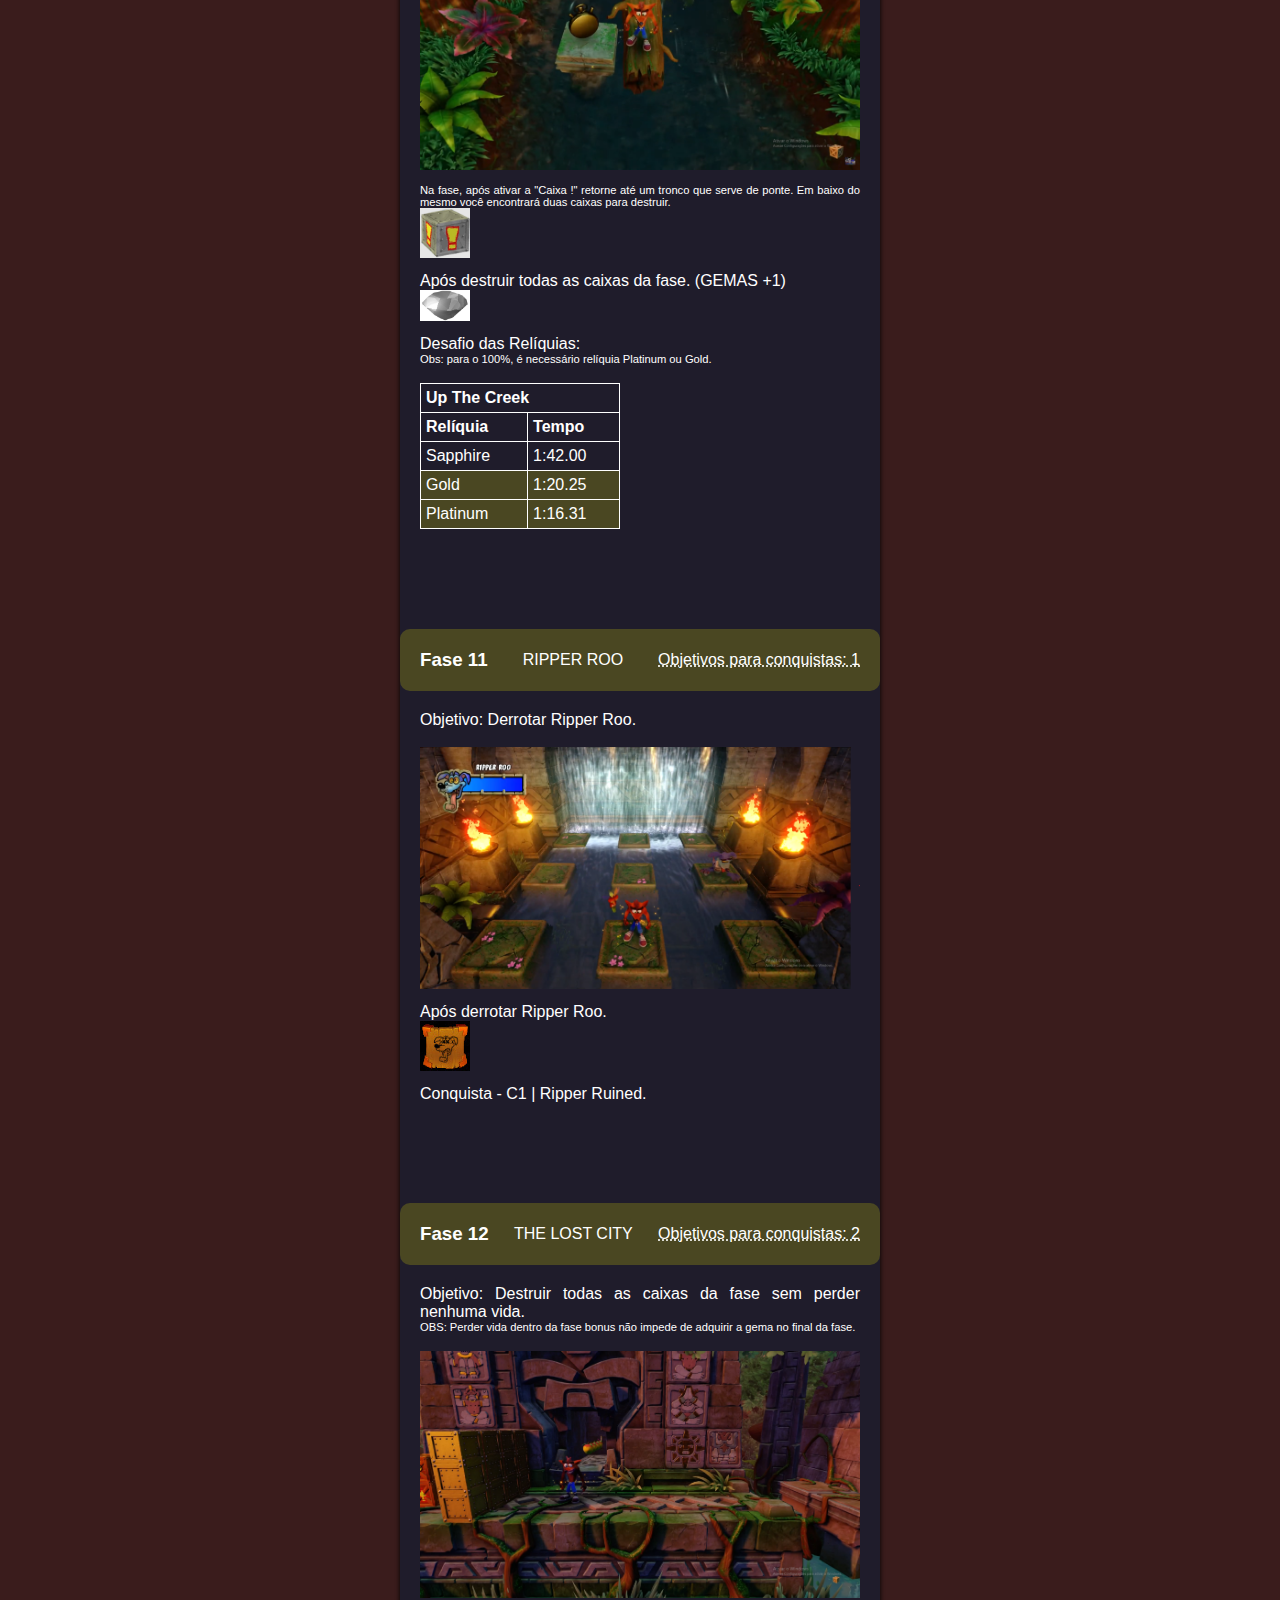
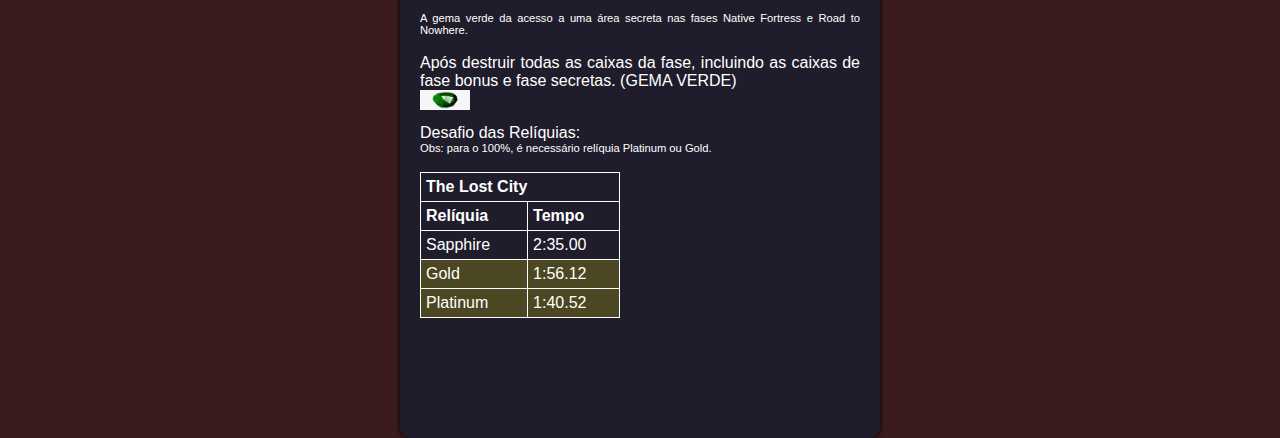
==== commit 520de78d: "Adicionei mais fases. (até a fase 12 Lost City)" ====
--- a/C1.html
+++ b/C1.html
@@ -24,6 +24,7 @@
 
     <main>
         <section class="main_conteudo">
+
             <section class="fase">
                 <div class="header_conteudo">
                     <h3>Fase 1</h3>
@@ -38,7 +39,7 @@
                     <img src="imagens/gem.jpg" alt="" class="gema">
 
                     <p>Desafio das Relíquias:</p>
-                    <p style="font-size: 0.7em;">Obs: para o 100%, é necessário relíquia Sapphire ou Gold.</p><br>
+                    <p style="font-size: 0.7em;">Obs: para o 100%, é necessário relíquia Platinum ou Gold.</p><br>
                     
                     <table>
                         <thead>
@@ -52,16 +53,16 @@
                         </thead>
                         <tbody>
                             <tr>
-                                <td class="reliquia">Sapphire</td>
-                                <td class="reliquia">0:34:00</td>
+                                <td>Sapphire</td>
+                                <td>0:34:00</td>
                             </tr>
                             <tr>
                                 <td class="reliquia">Gold</td>
                                 <td class="reliquia">0:28:26</td>
                             </tr>
                             <tr>
-                                <td>Platinum</td>
-                                <td>0:25:76</td>
+                                <td class="reliquia">Platinum</td>
+                                <td class="reliquia">0:25:76</td>
                             </tr>
                         </tbody>
                     </table>
@@ -83,18 +84,18 @@
                     <img src="imagens/tawna-bandicoot1.png" alt="" class="iconimg">
                     <img src="imagens/tawna-bandicoot1.png" alt="" class="iconimg">
                     <p>Após coletar todas as fichas com o rosto de Tawna Bandicoot (3), você tera acesso a fase bonus e a primeira conquista por entrar pela primeira vez em uma fase bonus.</p><br>
-                    <img src="imagens/conquistas/That's-What-Those-Do!.jpg" alt="" class="iconimg">
+                    <img src="imagens/conquistas/That's-What-Those-Do!.jpg" alt="" class="gema">
                     <p>Conquista - That's What Those Do!</p><br>
 
                     <img src="imagens/fases/jungle-rollers.png" alt="" class="imagem">
 
                     <p>Para destruir todas as caixas, é preciso adquirir a Gema Verde. A gema verde libera o caminho especial da fase Jungle Rollers.</p>
-                    <p style="font-size: 0.7em;">Para conquistar a Gema Verder é preciso quebrar todas as caixas da fase The Lost City sem perder uma vida.</p><br>
+                    <p style="font-size: 0.7em;">Para conquistar a Gema Verde é preciso quebrar todas as caixas da fase The Lost City sem perder uma vida.</p><br>
                     <p>Após destruir todas as caixas da fase, incluindo as caixas de fase bonus e fase secretas. (GEMAS +1)</p>
                     <img src="imagens/gem.jpg" alt="" class="gema">
 
                     <p>Desafio das Relíquias:</p>
-                    <p style="font-size: 0.7em;">Obs: para o 100%, é necessário relíquia Sapphire ou Gold.</p><br>
+                    <p style="font-size: 0.7em;">Obs: para o 100%, é necessário relíquia Platinum ou Gold.</p><br>
                     
                     <table>
                         <thead>
@@ -108,16 +109,16 @@
                         </thead>
                         <tbody>
                             <tr>
-                                <td class="reliquia">Sapphire</td>
-                                <td class="reliquia">1:03:00</td>
+                                <td>Sapphire</td>
+                                <td>1:03:00</td>
                             </tr>
                             <tr>
                                 <td class="reliquia">Gold</td>
                                 <td class="reliquia">0:48:12</td>
                             </tr>
                             <tr>
-                                <td>Platinum</td>
-                                <td>0:46:89</td>
+                                <td class="reliquia">Platinum</td>
+                                <td class="reliquia">0:46:89</td>
                             </tr>
                         </tbody>
                     </table>
@@ -142,7 +143,7 @@
                     <img src="imagens/gem.jpg" alt="" class="gema">
 
                     <p>Desafio das Relíquias:</p>
-                    <p style="font-size: 0.7em;">Obs: para o 100%, é necessário relíquia Sapphire ou Gold.</p><br>
+                    <p style="font-size: 0.7em;">Obs: para o 100%, é necessário relíquia Platinum ou Gold.</p><br>
                     
                     <table>
                         <thead>
@@ -156,16 +157,16 @@
                         </thead>
                         <tbody>
                             <tr>
-                                <td class="reliquia">Sapphire</td>
+                                <td>Sapphire</td>
+                                <td>1:05.00</td>
+                            </tr>
+                            <tr>
+                                <td class="reliquia">Gold</td>
+                                <td class="reliquia">0:53.29</td>
+                            </tr>
+                            <tr>
+                                <td class="reliquia">Platinum</td>
                                 <td class="reliquia">0:48.07</td>
-                            </tr>
-                            <tr>
-                                <td class="reliquia">Gold</td>
-                                <td class="reliquia">0:53.29</td>
-                            </tr>
-                            <tr>
-                                <td>Platinum</td>
-                                <td>1:05.00</td>
                             </tr>
                         </tbody>
                     </table>
@@ -180,40 +181,370 @@
                 </div>
 
                 <section class="conteudo_fase">
+                    <p>Objetivos: É possivel destruir todas as caixas na primeira jogatina.</p><br>
+
+                    <img src="imagens/fases/boulders.png" alt="" class="imagem">
+
+                    <p>Após destruir todas as caixas da fase. (GEMAS +1)</p>
+
+                    <img src="imagens/gem.jpg" alt="" class="gema">
+
+                    <p>Desafio das Relíquias:</p>
+                    <p style="font-size: 0.7em;">Obs: para o 100%, é necessário relíquia Platinum ou Gold.</p><br>
+                    
+                    <table>
+                        <thead>
+                            <tr>
+                                <th colspan="2">Boulders</th>
+                            </tr>
+                            <tr>
+                                <th>Relíquia</th>
+                                <th>Tempo</th>
+                            </tr>
+                        </thead>
+                        <tbody>
+                            <tr>
+                                <td>Sapphire</td>
+                                <td>1:04.00</td>
+                            </tr>
+                            <tr>
+                                <td class="reliquia">Gold</td>
+                                <td class="reliquia">0:49.44</td>
+                            </tr>
+                            <tr>
+                                <td class="reliquia">Platinum</td>
+                                <td class="reliquia">0:47.48</td>
+                            </tr>
+                        </tbody>
+                    </table>
+                </section>
+            </section>
+
+            <section class="fase">
+                <div class="header_conteudo">
+                    <h3>Fase 5</h3>
+                    <p>UPSTREAM</p>
+                    <p><abbr title="Gema Cinza (1) - Relíquia do Tempo - Catch Me If You Can!">Objetivos para conquistas: 3</abbr></p>
+                </div>
+
+                <section class="conteudo_fase">
                     <p>Objetivos: Não é possivel destruir todas as caixas na primeira jogatina. Apenas conclua a fase e posteriormente retorne a ela com a gema necessária.</p><br>
 
-                    <img src="imagens/fases/The-Great-Gate.png" alt="" class="imagem">
-
-                    <p>Para destruir todas as caixas, é preciso adquirir a Gema Amarela. A gema amarela libera o caminho especial da fase The Great Gate.</p>
-                    <p style="font-size: 0.7em;">Para conquistar a Gema Amarela é preciso quebrar todas as caixas da fase The Lab sem perder uma vida.</p><br>
+                    <img src="imagens/fases/upstream.png" alt="" class="imagem">
+
+                    <p>Para destruir todas as caixas, é preciso adquirir a Gema Laranja. A gema laranja libera o caminho especial da fase Upstream.</p>
+                    <p style="font-size: 0.7em;">Para conquistar a Gema Laranja é preciso quebrar todas as caixas da fase Generator Room sem perder uma vida.</p><br>
                     <p>Após destruir todas as caixas da fase, incluindo as caixas de fase bonus e fase secretas. (GEMAS +1)</p>
                     <img src="imagens/gem.jpg" alt="" class="gema">
 
                     <p>Desafio das Relíquias:</p>
-                    <p style="font-size: 0.7em;">Obs: para o 100%, é necessário relíquia Sapphire ou Gold.</p><br>
-                    
-                    <table>
-                        <thead>
-                            <tr>
-                                <th colspan="2">The Great Gate</th>
-                            </tr>
-                            <tr>
-                                <th>Relíquia</th>
-                                <th>Tempo</th>
-                            </tr>
-                        </thead>
-                        <tbody>
-                            <tr>
-                                <td class="reliquia">Sapphire</td>
-                                <td class="reliquia">0:48.07</td>
-                            </tr>
-                            <tr>
-                                <td class="reliquia">Gold</td>
-                                <td class="reliquia">0:53.29</td>
-                            </tr>
-                            <tr>
-                                <td>Platinum</td>
-                                <td>1:05.00</td>
+                    <p style="font-size: 0.7em;">Obs: para o 100%, é necessário relíquia Platinum ou Gold.</p><br>
+                    
+                    <table>
+                        <thead>
+                            <tr>
+                                <th colspan="2">Upstream</th>
+                            </tr>
+                            <tr>
+                                <th>Relíquia</th>
+                                <th>Tempo</th>
+                            </tr>
+                        </thead>
+                        <tbody>
+                            <tr>
+                                <td>Sapphire</td>
+                                <td>1:03.00</td>
+                            </tr>
+                            <tr>
+                                <td class="reliquia">Gold</td>
+                                <td class="reliquia">0:49.95</td>
+                            </tr>
+                            <tr>
+                                <td class="reliquia">Platinum</td>
+                                <td class="reliquia">0:46.51</td>
+                            </tr>
+                        </tbody>
+                    </table>
+                    <br>
+                    <p>Após conquistar 5 Reliquias do tempo:</p>
+                    <img src="imagens/conquistas/Catch-Me-If-You-Can!.jpg" alt="" class="gema">
+                    <p>Conquista: Catch Me If You Can!</p>
+                </section>
+            </section>
+
+            <section class="fase">
+                <div class="header_conteudo">
+                    <h3>Fase 6</h3>
+                    <p>PAPU PAPU</p>
+                    <p><abbr title="Derrotar Papu Papu">Objetivos para conquistas: 1</abbr></p>
+                </div>
+
+                <section class="conteudo_fase">
+                    <p>Objetivo: Derrotar Papu Papu.</p><br>
+
+                    <img src="imagens/fases/papu-papu.png" alt="" class="imagem">
+
+                    <p>Após derrotar Papu Papu.</p>
+                    <img src="imagens/conquistas/C1-Papu-Popped.jpg" alt="" class="gema">
+                    <p>Conquista - C1 | Papu Popped</p>
+
+
+                </section>
+            </section>
+
+            <section class="fase">
+                <div class="header_conteudo">
+                    <h3>Fase 7</h3>
+                    <p>ROLLING STONES</p>
+                    <p><abbr title="Gema Cinza (1) - Relíquia do Tempo">Objetivos para conquistas: 2</abbr></p>
+                </div>
+
+                <section class="conteudo_fase">
+                    <p>Objetivos: Não é possivel destruir todas as caixas na primeira jogatina. Apenas conclua a fase e posteriormente retorne a ela com a gema necessária.</p><br>
+
+                    <img src="imagens/fases/rolling-stones.png" alt="" class="imagem">
+
+                    <p>Para destruir todas as caixas, é preciso adquirir a Gema Azul. A gema azul libera o caminho especial da fase Rolling Stones.</p>
+                    <p style="font-size: 0.7em;">Para conquistar a Gema Azul é preciso quebrar todas as caixas da fase Toxic Waste sem perder uma vida.</p><br>
+                    <p>Após destruir todas as caixas da fase, incluindo as caixas de fase bonus e fase secretas. (GEMAS +1)</p>
+                    <img src="imagens/gem.jpg" alt="" class="gema">
+
+                    <p>Desafio das Relíquias:</p>
+                    <p style="font-size: 0.7em;">Obs: para o 100%, é necessário relíquia Platinum ou Gold.</p><br>
+                    
+                    <table>
+                        <thead>
+                            <tr>
+                                <th colspan="2">Rolling Stones</th>
+                            </tr>
+                            <tr>
+                                <th>Relíquia</th>
+                                <th>Tempo</th>
+                            </tr>
+                        </thead>
+                        <tbody>
+                            <tr>
+                                <td>Sapphire</td>
+                                <td>1:04.00</td>
+                            </tr>
+                            <tr>
+                                <td class="reliquia">Gold</td>
+                                <td class="reliquia">0:50.35</td>
+                            </tr>
+                            <tr>
+                                <td class="reliquia">Platinum</td>
+                                <td class="reliquia">0:46.49</td>
+                            </tr>
+                        </tbody>
+                    </table>
+                </section>
+            </section>
+
+            <section class="fase">
+                <div class="header_conteudo">
+                    <h3>Fase 8</h3>
+                    <p>HOG WILD</p>
+                    <p><abbr title="Gema Cinza (1) - Relíquia do Tempo">Objetivos para conquistas: 2</abbr></p>
+                </div>
+
+                <section class="conteudo_fase">
+                    <p>Objetivos: É possivel destruir todas as caixas na primeira jogatina.</p><br>
+
+                    <img src="imagens/fases/hog-wild.png" alt="" class="imagem">
+
+                    <p>Após destruir todas as caixas da fase. (GEMAS +1)</p>
+                    <img src="imagens/gem.jpg" alt="" class="gema">
+
+                    <p>Desafio das Relíquias:</p>
+                    <p style="font-size: 0.7em;">Obs: para o 100%, é necessário relíquia Platinum ou Gold.</p><br>
+                    
+                    <table>
+                        <thead>
+                            <tr>
+                                <th colspan="2">Hog Wild</th>
+                            </tr>
+                            <tr>
+                                <th>Relíquia</th>
+                                <th>Tempo</th>
+                            </tr>
+                        </thead>
+                        <tbody>
+                            <tr>
+                                <td>Sapphire</td>
+                                <td>0:55.00</td>
+                            </tr>
+                            <tr>
+                                <td class="reliquia">Gold</td>
+                                <td class="reliquia">0:47.53</td>
+                            </tr>
+                            <tr>
+                                <td class="reliquia">Platinum</td>
+                                <td class="reliquia">0:43.42</td>
+                            </tr>
+                        </tbody>
+                    </table>
+                </section>
+            </section>
+
+            <section class="fase">
+                <div class="header_conteudo">
+                    <h3>Fase 9</h3>
+                    <p>NATIVE FORTRESS</p>
+                    <p><abbr title="Gema Cinza (1) - Relíquia do Tempo">Objetivos para conquistas: 2</abbr></p>
+                </div>
+
+                <section class="conteudo_fase">
+                    <p>Objetivos: Não é possivel destruir todas as caixas na primeira jogatina. Apenas conclua a fase e posteriormente retorne a ela com a gema necessária.</p><br>
+
+                    <img src="imagens/fases/native-fortress.png" alt="" class="imagem">
+
+                    <p>Para destruir todas as caixas, é preciso adquirir a Gema Vermelha. A gema vermelha libera o caminho especial da fase Native Fortress.</p>
+                    <p style="font-size: 0.7em;">Para conquistar a Gema Vermelha é preciso quebrar todas as caixas da fase Slippery Climb ou The Lost City sem perder uma vida.</p><br>
+                    <p>Após destruir todas as caixas da fase, incluindo as caixas de fase bonus e fase secretas. (GEMAS +1)</p>
+                    <img src="imagens/gem.jpg" alt="" class="gema">
+
+                    <p>Desafio das Relíquias:</p>
+                    <p style="font-size: 0.7em;">Obs: para o 100%, é necessário relíquia Platinum ou Gold.</p><br>
+                    
+                    <table>
+                        <thead>
+                            <tr>
+                                <th colspan="2">Native Fortress</th>
+                            </tr>
+                            <tr>
+                                <th>Relíquia</th>
+                                <th>Tempo</th>
+                            </tr>
+                        </thead>
+                        <tbody>
+                            <tr>
+                                <td>Sapphire</td>
+                                <td>2:55.00</td>
+                            </tr>
+                            <tr>
+                                <td class="reliquia">Gold</td>
+                                <td class="reliquia">2:25.87</td>
+                            </tr>
+                            <tr>
+                                <td class="reliquia">Platinum</td>
+                                <td class="reliquia">2:05.80</td>
+                            </tr>
+                        </tbody>
+                    </table>
+                </section>
+            </section>
+
+            <section class="fase">
+                <div class="header_conteudo">
+                    <h3>Fase 10</h3>
+                    <p>UP THE CREEK</p>
+                    <p><abbr title="Gema Cinza (1) - Relíquia do Tempo">Objetivos para conquistas: 2</abbr></p>
+                </div>
+
+                <section class="conteudo_fase">
+                    <p>Objetivos: É possivel destruir todas as caixas na primeira jogatina.</p><br>
+
+                    <img src="imagens/fases/up-the-creek.png" alt="" class="imagem">
+
+                    <p style="font-size: 0.7em;">Na fase, após ativar a "Caixa !" retorne até um tronco que serve de ponte. Em baixo do mesmo você encontrará duas caixas para destruir.</p>
+                    <img src="imagens/box-exclamacao.png" alt="" class="gema">
+
+                    <p>Após destruir todas as caixas da fase. (GEMAS +1)</p>
+                    <img src="imagens/gem.jpg" alt="" class="gema">
+
+                    <p>Desafio das Relíquias:</p>
+                    <p style="font-size: 0.7em;">Obs: para o 100%, é necessário relíquia Platinum ou Gold.</p><br>
+                    
+                    <table>
+                        <thead>
+                            <tr>
+                                <th colspan="2">Up The Creek</th>
+                            </tr>
+                            <tr>
+                                <th>Relíquia</th>
+                                <th>Tempo</th>
+                            </tr>
+                        </thead>
+                        <tbody>
+                            <tr>
+                                <td>Sapphire</td>
+                                <td>1:42.00</td>
+                            </tr>
+                            <tr>
+                                <td class="reliquia">Gold</td>
+                                <td class="reliquia">1:20.25</td>
+                            </tr>
+                            <tr>
+                                <td class="reliquia">Platinum</td>
+                                <td class="reliquia">1:16.31</td>
+                            </tr>
+                        </tbody>
+                    </table>
+                </section>
+            </section>
+
+            <section class="fase">
+                <div class="header_conteudo">
+                    <h3>Fase 11</h3>
+                    <p>RIPPER ROO</p>
+                    <p><abbr title="Derrotar Ripper Roo">Objetivos para conquistas: 1</abbr></p>
+                </div>
+
+                <section class="conteudo_fase">
+                    <p>Objetivo: Derrotar Ripper Roo.</p><br>
+
+                    <img src="imagens/fases/ripper-roo.png" alt="" class="imagem">
+
+                    <p>Após derrotar Ripper Roo.</p>
+                    <img src="imagens/conquistas/C1-Ripper Ruined.jpg" alt="" class="gema">
+                    <p>Conquista - C1 | Ripper Ruined.</p>
+
+
+                </section>
+            </section>
+
+            <section class="fase">
+                <div class="header_conteudo">
+                    <h3>Fase 12</h3>
+                    <p>THE LOST CITY</p>
+                    <p><abbr title="Gema Verde - Relíquia do Tempo">Objetivos para conquistas: 2</abbr></p>
+                </div>
+
+                <section class="conteudo_fase">
+                    <p>Objetivo: Destruir todas as caixas da fase sem perder nenhuma vida.</p>
+                    <p style="font-size: 0.7em;">OBS: Perder vida dentro da fase bonus não impede de adquirir a gema no final da fase.</p><br>
+
+                    <img src="imagens/fases/the-lost-cit.png" alt="" class="imagem">
+
+                    <p style="font-size: 0.7em;">A gema verde da acesso a uma área secreta nas fases Native Fortress e Road to Nowhere.</p><br>
+                    <p>Após destruir todas as caixas da fase, incluindo as caixas de fase bonus e fase secretas. (GEMA VERDE)</p>
+                    <img src="imagens/green-gem.png" alt="" class="gema">
+
+                    <p>Desafio das Relíquias:</p>
+                    <p style="font-size: 0.7em;">Obs: para o 100%, é necessário relíquia Platinum ou Gold.</p><br>
+                    
+                    <table>
+                        <thead>
+                            <tr>
+                                <th colspan="2">The Lost City</th>
+                            </tr>
+                            <tr>
+                                <th>Relíquia</th>
+                                <th>Tempo</th>
+                            </tr>
+                        </thead>
+                        <tbody>
+                            <tr>
+                                <td>Sapphire</td>
+                                <td>2:35.00</td>
+                            </tr>
+                            <tr>
+                                <td class="reliquia">Gold</td>
+                                <td class="reliquia">1:56.12</td>
+                            </tr>
+                            <tr>
+                                <td class="reliquia">Platinum</td>
+                                <td class="reliquia">1:40.52</td>
                             </tr>
                         </tbody>
                     </table>
--- a/estilos/c1_style.css
+++ b/estilos/c1_style.css
@@ -19,7 +19,7 @@
 
 .header{
     background-color: #1f1c2b;
-    width: 100vw;
+    min-width: 480px;
     min-height: 9.1rem;
     box-shadow: 0px 0px 5px black;
 }
